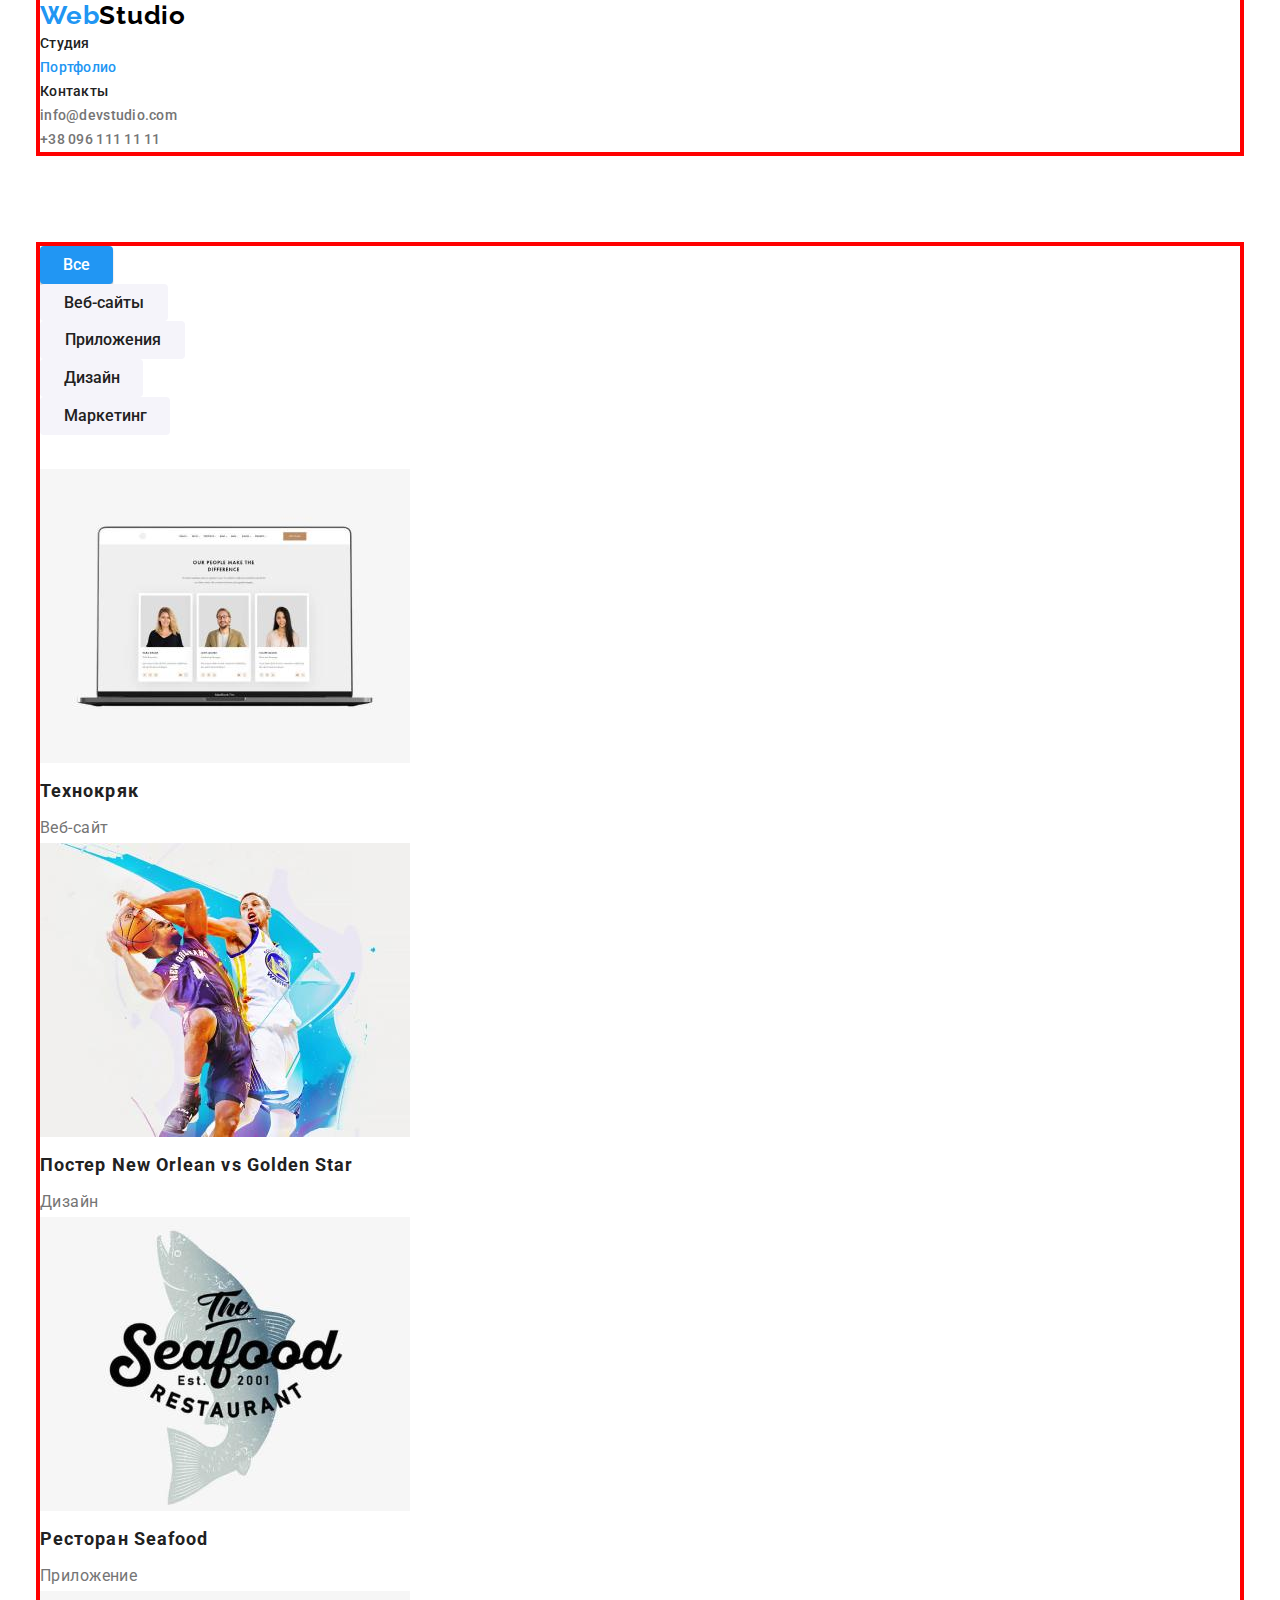
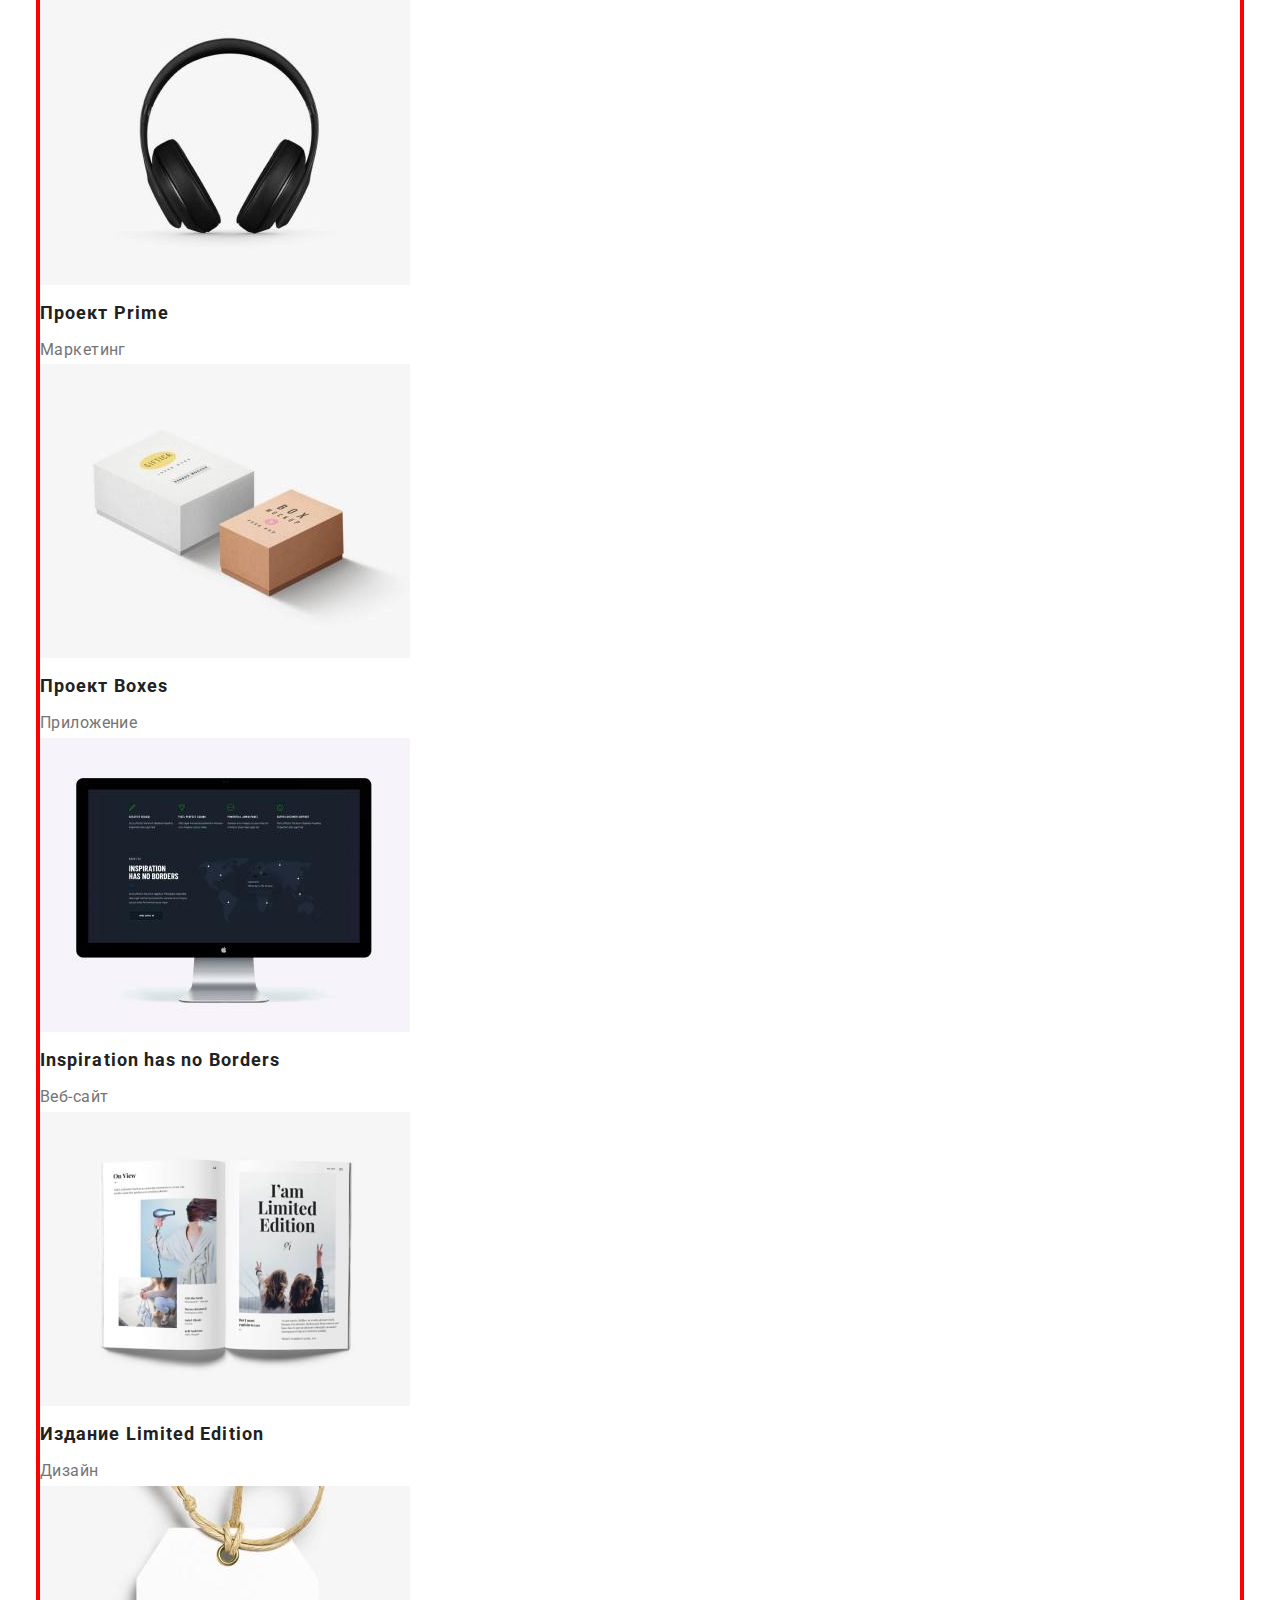
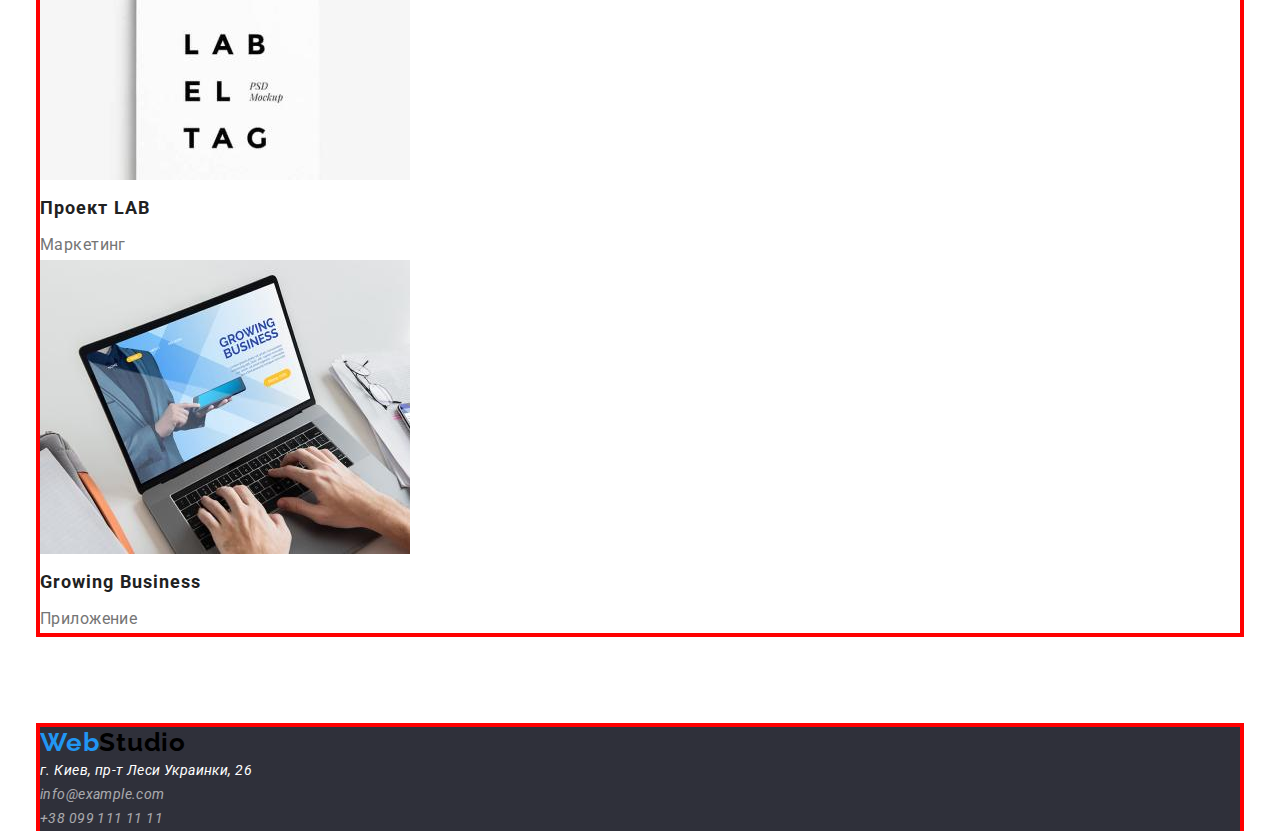
==== portfolio.html @ 754fd9d6 "маржини портфоліо" ====
<!DOCTYPE html>
<html lang="ru">

<head>
    <meta charset="UTF-8">
    <meta http-equiv="X-UA-Compatible" content="IE=edge">
    <meta name="viewport" content="width=device-width, initial-scale=1.0">
    <title>Портфолио</title>
    <link rel="preconnect" href="https://fonts.googleapis.com">
    <link rel="preconnect" href="https://fonts.gstatic.com" crossorigin>
    <link
        href="https://fonts.googleapis.com/css2?family=Raleway:wght@700&family=Roboto:wght@400;500;700;900&display=swap"
        rel="stylesheet">
        <link rel="stylesheet" href="https://cdnjs.cloudflare.com/ajax/libs/modern-normalize/1.1.0/modern-normalize.min.css">
    <link rel="stylesheet" href="./css/styles.css">
</head>

<body>
    <!--Шапка сайта-->
    <div class="container">
    <header class="page-header portfolio">

        <a href="" class="logo">Web<span class="logo-studio">Studio</span></a>
        <nav>
            <ul class="site-nav list">
                <li><a href="./index.html" class="link">Студия</a></li>
                <li><a href="./portfolio.html" class="link current">Портфолио</a></li>
                <li><a href="" class="link">Контакты</a></li>
            </ul>
        </nav>
        <ul class="auth-nav list">
            <li><a href="mailto:info@devstudio.com" class="link">info@devstudio.com</a></li>
            <li><a href="tel:+380961111111" class="link">+38 096 111 11 11</a></li>
        </ul>
    </header>
    </div>
    <main>
        <!-- картинки робіт -->
         <div class="container">
        <section class="portfolio">
            <h1 hidden>портфель работ</h1>
            <ul class="button list">
                <li><button type="button" class="button-secondary current">Все</button></li>
                <li><button type="button" class="button-secondary web">Веб-сайты</button></li>
                <li><button type="button" class="button-secondary application">Приложения</button></li>
                <li><button type="button" class="button-secondary desing">Дизайн</button></li>
                <li><button type="button" class="button-secondary marketing">Маркетинг</button></li>
            </ul>
            <ul class="images-items list">
                <li><img src="./images/techno.jpg" alt="технокряк" width="370" height="294">
                    <h2 class="images-items-title">Технокряк</h2>
                    <p class="images-items-text">Веб-сайт</p>
                </li>
                <li><img src="./images/poster.jpg" alt="постер баскетбол" width="370" height="294">
                    <h2 class="images-items-title">Постер New Orlean vs Golden Star</h2>
                    <p class="images-items-text">Дизайн</p>
                </li>
                <li><img src="./images/restoran.jpg" alt="приложение ресторан" width="370" height="294">
                    <h2 class="images-items-title">Ресторан Seafood</h2>
                    <p class="images-items-text">Приложение</p>
                </li>
                <li><img src="./images/prime.jpg" alt="наушники" width="370" height="294">
                    <h2 class="images-items-title">Проект Prime</h2>
                    <p class="images-items-text">Маркетинг</p>
                </li>
                <li><img src="./images/box.jpg" alt="коробка" width="370" height="294">
                    <h2 class="images-items-title">Проект Boxes</h2>
                    <p class="images-items-text">Приложение</p>
                </li>
                <li><img src="./images/insp.jpg" alt="вдохновение" width="370" height="294">
                    <h2 class="images-items-title">Inspiration has no Borders</h2>
                    <p class="images-items-text">Веб-сайт</p>
                </li>
                <li><img src="./images/book.jpg" alt="издание" width="370" height="294">
                    <h2 class="images-items-title">Издание Limited Edition</h2>
                    <p class="images-items-text">Дизайн</p>
                </li>
                <li><img src="./images/lab.jpg" alt="проект" width="370" height="294">
                    <h2 class="images-items-title">Проект LAB</h2>
                    <p class="images-items-text">Маркетинг</p>
                </li>
                <li><img src="./images/busines.jpg" alt="развитие бизнеса" width="370" height="294">
                    <h2 class="images-items-title">Growing Business</h2>
                    <p class="images-items-text">Приложение</p>
                </li>
            </ul>
        </section>
        </div>
    </main>
    <!--Підвал-->
    <div class="container">
    <footer class="footer">
        <a href="" class="logo">Web<span class="logo-studio">Studio</span></a>
        <address>
            <ul class="list">
                <li><a href="" class="footer-address">г. Киев, пр-т Леси Украинки, 26</a> </li>
                <li><a href="mailto:info@example.com" class="footer-contacts">info@example.com</a></li>
                <li><a href="tel:+380991111111" class="footer-contacts">+38 099 111 11 11</a></li>
            </ul>
        </address>
    </footer>
    </div>
</body>

</html>



















</body>

</html>
---- css/styles.css ----
:root {
  --basic-text-color: #757575;
  --text-color: #212121;
  --accent-color: #2196f3;
  --basic-bg-color: #ffffff;
  --secondary-bg-color: #f5f4fa;
  --bg-color: #2f303a;
  --text-white-color: #ffffff;
}

body {
  background-color: var(--basic-bg-color);
  color: var(--basic-text-color);
  font-family: roboto, sans-serif;
  font-weight: 400;
  font-size: 14px;
  line-height: 1.71;
  letter-spacing: 0.03em;
}

.container {
  margin-left: auto;
  margin-right: auto;
  width: 1200px;
  outline: 4px solid red;
}

/* обнуляція списку */
.list {
  list-style: none;
  padding: 0;
  margin: 0;
}

/* ссилки */
.link {
  color: var(--text-color);
  text-decoration: none;
  font-weight: 500;
  line-height: 1.14;
  letter-spacing: 0.02em;
}

/* заголовки*/

.section-title {
  color: var(--text-color);
  font-weight: 700;
  font-size: 36px;
  line-height: 1.17;
  margin-bottom: 50px;
  margin-top: 0;
}

/* логотип */
.logo {
  color: var(--accent-color);
  text-decoration: none;
  font-family: Raleway, sans-serif;
  font-weight: 700;
  font-size: 26px;
  line-height: 1.19;
  letter-spacing: 0.03em;
}

.logo-studio {
  color: #000000;
}

.logo-white {
  color: var(--text-white-color);
}

/* навигація */
.site-nav .link:hover,
.site-nav .link:focus {
  color: var(--accent-color);
}
.site-nav .link.current {
  color: var(--accent-color);
}

.auth-nav .link {
  color: var(--basic-text-color);
}

.auth-nav .link:hover,
.auth-nav .link:focus {
  color: var(--accent-color);
}

/* герой */
.hero {
  background-color: var(--bg-color);
  padding: 280px 252px;
  text-align: center;
  margin-bottom: 94px;
}

.hero-title {
  color: var(--text-white-color);
  font-weight: 900;
  font-size: 44px;
  line-height: 1.36;
  letter-spacing: 0.06em;
  min-width: 696px;
  padding: 0;
  margin-bottom: 40px;
  margin-top: 0;
}

.button-primary {
  background-color: var(--accent-color);
  color: var(--text-white-color);
  font-family: inherit;
  font-weight: 700;
  font-size: 16px;
  line-height: 1.87;
  display: inline-block;
  align-items: center;
  padding: 10px 32px;
  min-width: 200px;
  border-radius: 4px;
  margin-bottom: 200px;
  text-transform: uppercase;
  letter-spacing: 0.06em;
  cursor: pointer;
  border: 1px solid #000000;
  filter: drop-shadow(0px 4px 4px rgba(0, 0, 0, 0.25));
}

.button-primary:hover,
.button-primary:focus {
  background-color: var(--accent-color);
  color: var(--text-white-color);
}

/* функції */
.feature {
  margin-bottom: 94px;
}
.feature-items .title {
  color: var(--text-color);
  font-weight: 700;
  font-size: inherit;
  line-height: 1.14;
  text-transform: uppercase;
  margin-bottom: 10px;
  margin-top: 0;
}
.feature-items .paragraf {
  margin: 0;
}

/* чим ми займаємося */
.section {
  margin-bottom: 188px;
}

/* команда */
.team-items .title {
  color: var(--text-color);
  font-weight: 500;
  font-size: 16px;
  line-height: 1.18;
  text-align: center;
  margin-bottom: 10px;
  margin-top: 0;
}
.team-items .text {
  color: var(--text-color);
  font-size: 16px;
  line-height: 1.18;
  text-align: center;
  margin: 0;
}

/* футер */
.footer {
  background-color: var(--bg-color);
  line-height: 1.71;
}

.footer-address {
  color: var(--text-white-color);
  text-decoration: none;
}

.footer-contacts {
  color: rgba(255, 255, 255, 0.6);
  text-decoration: none;
}
.footer-address:hover,
.footer-address:focus {
  color: var(--accent-color);
}

.footer-contacts:hover,
.footer-contacts:focus {
  color: var(--accent-color);
}

/* портфоліо кнопки*/
.button {
  margin-bottom: 34px;
  margin-top: 0;
}

.button-secondary {
  background-color: var(--secondary-bg-color);
  color: var(--text-color);
  font-family: inherit;
  font-weight: 500;
  font-size: 16px;
  display: inline-block;
  padding: 6px 22px;
  text-align: center;
  border: transparent;
  border-radius: 4px;
  line-height: 1.62;
  cursor: pointer;
}

.button-secondary:hover,
.button-secondary:focus {
  background-color: var(--accent-color);
  color: var(--text-white-color);
}

.button-secondary.current {
  background-color: var(--accent-color);
  color: var(--text-white-color);
  min-width: 73px;
  box-shadow: 0px 3px 1px rgba(0, 0, 0, 0.1), 0px 1px 2px rgba(0, 0, 0, 0.08),
    0px 2px 2px rgba(0, 0, 0, 0.12);
}
.button-secondary.web {
  min-width: 128px;
}
.button-secondary.application {
  min-width: 145px;
}

.button-secondary.desing {
  min-width: 103px;
}
.button-secondary.marketing {
  min-width: 130px;
}

/* картинки портфоліо */
.portfolio {
  margin-bottom: 94px;
  margin-top: 0;
}

.images-items {
  color: var(--basic-text-color);
  font-size: 16px;
  line-height: 1.87;
}

.images-items-title {
  color: var(--text-color);
  font-family: inherit;
  font-weight: 700;
  font-size: 18px;
  line-height: 2;
  letter-spacing: 0.06em;
  margin-bottom: 4px;
  margin-top: 0;
}
.images-items-text {
  margin: 0;
}
/* верхня лінія */
.page-header .portfolio {
  margin-bottom: 94px;
  margin-top: 0;
}
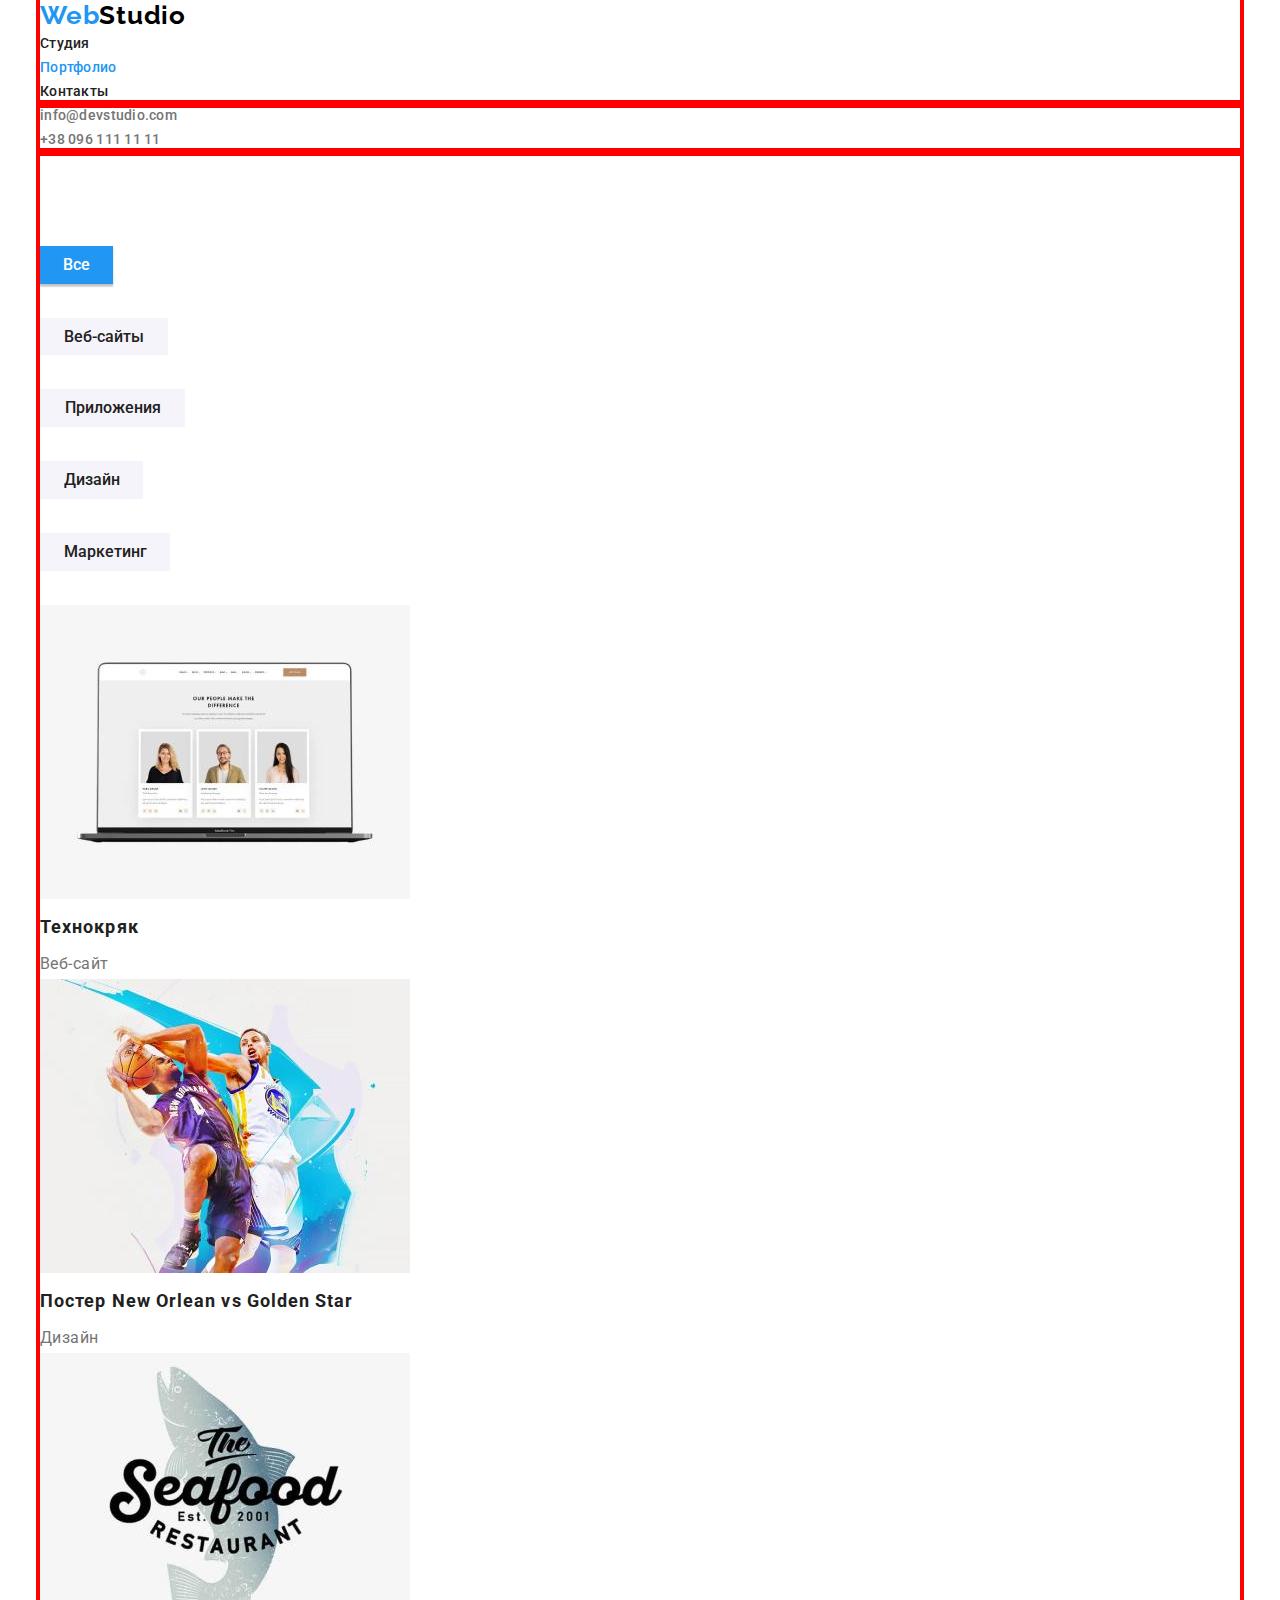
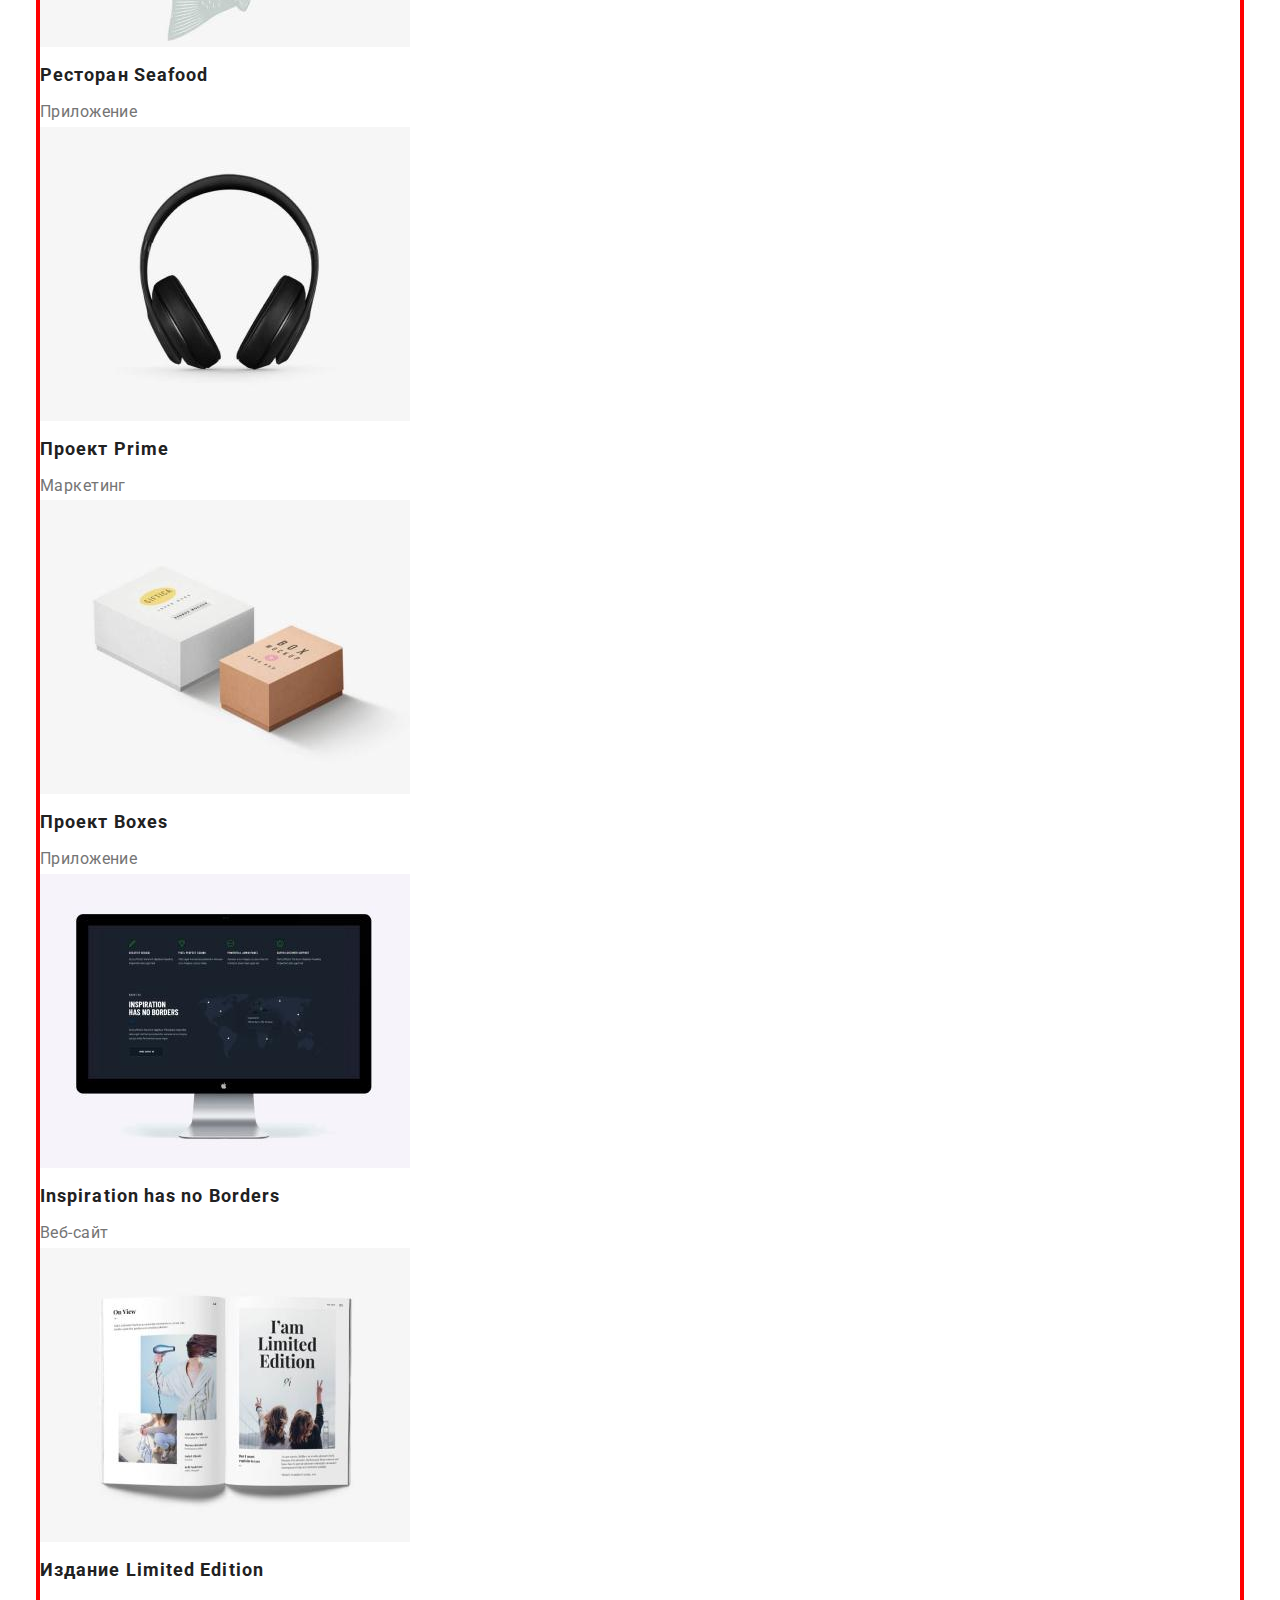
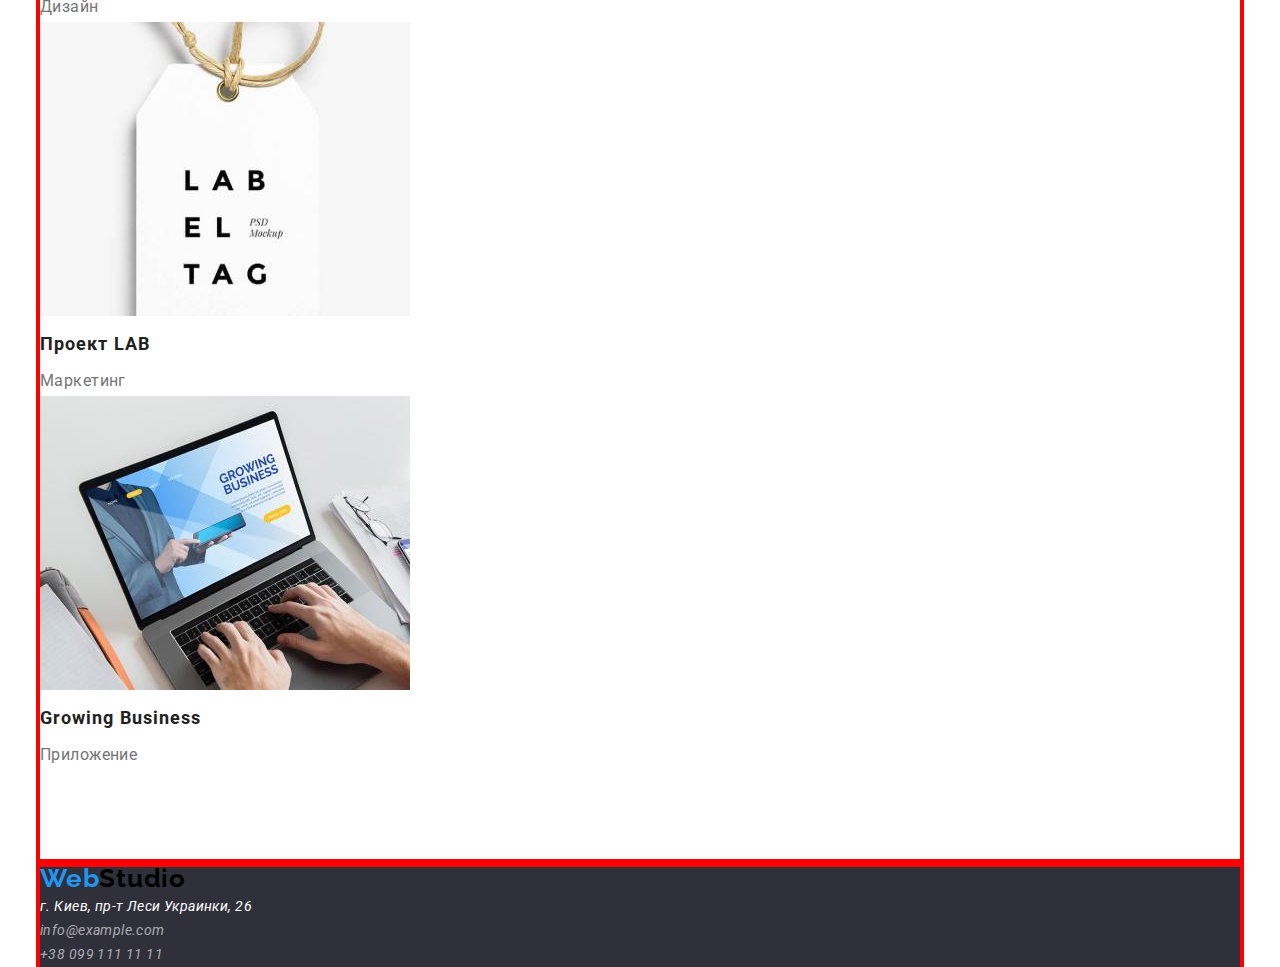
==== commit fcb32c43: "кнопки" ====
--- a/portfolio.html
+++ b/portfolio.html
@@ -18,7 +18,8 @@
 <body>
     <!--Шапка сайта-->
     <div class="container">
-    <header class="page-header portfolio">
+
+    <header class="page-header">
 
         <a href="" class="logo">Web<span class="logo-studio">Studio</span></a>
         <nav>
@@ -28,6 +29,8 @@
                 <li><a href="" class="link">Контакты</a></li>
             </ul>
         </nav>
+</div>
+        <div class="container">
         <ul class="auth-nav list">
             <li><a href="mailto:info@devstudio.com" class="link">info@devstudio.com</a></li>
             <li><a href="tel:+380961111111" class="link">+38 096 111 11 11</a></li>
@@ -36,59 +39,59 @@
     </div>
     <main>
         <!-- картинки робіт -->
-         <div class="container">
-        <section class="portfolio">
+    <div class="container">
+        <section class="section">
             <h1 hidden>портфель работ</h1>
             <ul class="button list">
-                <li><button type="button" class="button-secondary current">Все</button></li>
-                <li><button type="button" class="button-secondary web">Веб-сайты</button></li>
-                <li><button type="button" class="button-secondary application">Приложения</button></li>
-                <li><button type="button" class="button-secondary desing">Дизайн</button></li>
-                <li><button type="button" class="button-secondary marketing">Маркетинг</button></li>
+                <li><button type="button" class="secondary current">Все</button></li>
+                <li><button type="button" class="secondary web">Веб-сайты</button></li>
+                <li><button type="button" class="secondary application">Приложения</button></li>
+                <li><button type="button" class="secondary desing">Дизайн</button></li>
+                <li><button type="button" class="secondary marketing">Маркетинг</button></li>
             </ul>
             <ul class="images-items list">
                 <li><img src="./images/techno.jpg" alt="технокряк" width="370" height="294">
                     <h2 class="images-items-title">Технокряк</h2>
-                    <p class="images-items-text">Веб-сайт</p>
+                    <p>Веб-сайт</p>
                 </li>
                 <li><img src="./images/poster.jpg" alt="постер баскетбол" width="370" height="294">
                     <h2 class="images-items-title">Постер New Orlean vs Golden Star</h2>
-                    <p class="images-items-text">Дизайн</p>
+                    <p>Дизайн</p>
                 </li>
                 <li><img src="./images/restoran.jpg" alt="приложение ресторан" width="370" height="294">
                     <h2 class="images-items-title">Ресторан Seafood</h2>
-                    <p class="images-items-text">Приложение</p>
+                    <p>Приложение</p>
                 </li>
                 <li><img src="./images/prime.jpg" alt="наушники" width="370" height="294">
                     <h2 class="images-items-title">Проект Prime</h2>
-                    <p class="images-items-text">Маркетинг</p>
+                    <p>Маркетинг</p>
                 </li>
                 <li><img src="./images/box.jpg" alt="коробка" width="370" height="294">
                     <h2 class="images-items-title">Проект Boxes</h2>
-                    <p class="images-items-text">Приложение</p>
+                    <p>Приложение</p>
                 </li>
                 <li><img src="./images/insp.jpg" alt="вдохновение" width="370" height="294">
                     <h2 class="images-items-title">Inspiration has no Borders</h2>
-                    <p class="images-items-text">Веб-сайт</p>
+                    <p>Веб-сайт</p>
                 </li>
                 <li><img src="./images/book.jpg" alt="издание" width="370" height="294">
                     <h2 class="images-items-title">Издание Limited Edition</h2>
-                    <p class="images-items-text">Дизайн</p>
+                    <p>Дизайн</p>
                 </li>
                 <li><img src="./images/lab.jpg" alt="проект" width="370" height="294">
                     <h2 class="images-items-title">Проект LAB</h2>
-                    <p class="images-items-text">Маркетинг</p>
+                    <p>Маркетинг</p>
                 </li>
                 <li><img src="./images/busines.jpg" alt="развитие бизнеса" width="370" height="294">
                     <h2 class="images-items-title">Growing Business</h2>
-                    <p class="images-items-text">Приложение</p>
+                    <p>Приложение</p>
                 </li>
             </ul>
         </section>
         </div>
     </main>
     <!--Підвал-->
-    <div class="container">
+<div class="container">
     <footer class="footer">
         <a href="" class="logo">Web<span class="logo-studio">Studio</span></a>
         <address>
@@ -100,6 +103,7 @@
         </address>
     </footer>
     </div>
+    
 </body>
 
 </html>
--- a/css/styles.css
+++ b/css/styles.css
@@ -19,10 +19,23 @@
 }
 
 .container {
+  width: 1200px;
   margin-left: auto;
   margin-right: auto;
-  width: 1200px;
   outline: 4px solid red;
+}
+
+.section {
+  padding-top: 94px;
+  padding-bottom: 94px;
+}
+
+/* знімаємо маржини з заголовків і абзаців */
+h1,
+h2,
+h3,
+p {
+  margin: 0;
 }
 
 /* обнуляція списку */
@@ -48,8 +61,7 @@
   font-weight: 700;
   font-size: 36px;
   line-height: 1.17;
-  margin-bottom: 50px;
-  margin-top: 0;
+  padding-bottom: 50px;
 }
 
 /* логотип */
@@ -92,9 +104,7 @@
 /* герой */
 .hero {
   background-color: var(--bg-color);
-  padding: 280px 252px;
-  text-align: center;
-  margin-bottom: 94px;
+  text-align: center;
 }
 
 .hero-title {
@@ -103,59 +113,30 @@
   font-size: 44px;
   line-height: 1.36;
   letter-spacing: 0.06em;
+  text-transform: uppercase;
+
+  display: inline-block;
   min-width: 696px;
-  padding: 0;
+  margin-top: 200px;
+  margin-left: 252px;
   margin-bottom: 40px;
-  margin-top: 0;
-}
-
-.button-primary {
-  background-color: var(--accent-color);
-  color: var(--text-white-color);
-  font-family: inherit;
-  font-weight: 700;
-  font-size: 16px;
-  line-height: 1.87;
-  display: inline-block;
-  align-items: center;
-  padding: 10px 32px;
-  min-width: 200px;
-  border-radius: 4px;
-  margin-bottom: 200px;
-  text-transform: uppercase;
-  letter-spacing: 0.06em;
-  cursor: pointer;
+  margin-right: 252px;
   border: 1px solid #000000;
-  filter: drop-shadow(0px 4px 4px rgba(0, 0, 0, 0.25));
-}
-
-.button-primary:hover,
-.button-primary:focus {
-  background-color: var(--accent-color);
-  color: var(--text-white-color);
 }
 
 /* функції */
-.feature {
-  margin-bottom: 94px;
-}
+
 .feature-items .title {
   color: var(--text-color);
   font-weight: 700;
   font-size: inherit;
   line-height: 1.14;
   text-transform: uppercase;
-  margin-bottom: 10px;
+  padding-bottom: 10px;
   margin-top: 0;
 }
-.feature-items .paragraf {
-  margin: 0;
-}
 
 /* чим ми займаємося */
-.section {
-  margin-bottom: 188px;
-}
 
 /* команда */
 .team-items .title {
@@ -164,15 +145,13 @@
   font-size: 16px;
   line-height: 1.18;
   text-align: center;
-  margin-bottom: 10px;
-  margin-top: 0;
+  padding-bottom: 10px;
 }
 .team-items .text {
   color: var(--text-color);
   font-size: 16px;
   line-height: 1.18;
   text-align: center;
-  margin: 0;
 }
 
 /* футер */
@@ -202,57 +181,75 @@
 
 /* портфоліо кнопки*/
 .button {
+  font-family: inherit;
+  font-size: 16px;
+  display: inline-block;
+  border-radius: 4px;
+  cursor: pointer;
+  margin-top: 0;
+}
+.primary {
+  background-color: var(--accent-color);
+  color: var(--text-white-color);
+  font-weight: 700;
+  line-height: 1.87;
+  align-items: center;
+
+  padding: 10px 32px;
+  min-width: 200px;
+  text-transform: uppercase;
+  letter-spacing: 0.06em;
+  margin-bottom: 230px;
+  border: 1px solid #000000;
+  filter: drop-shadow(0px 4px 4px rgba(0, 0, 0, 0.25));
+}
+
+.button .primary:hover,
+.button .primary:focus {
+  background-color: var(--accent-color);
+  color: var(--text-white-color);
+}
+
+.secondary {
+  background-color: var(--secondary-bg-color);
+  color: var(--text-color);
+  font-weight: 500;
+  line-height: 1.62;
+
+  padding: 6px 22px;
   margin-bottom: 34px;
-  margin-top: 0;
-}
-
-.button-secondary {
-  background-color: var(--secondary-bg-color);
-  color: var(--text-color);
-  font-family: inherit;
-  font-weight: 500;
-  font-size: 16px;
-  display: inline-block;
-  padding: 6px 22px;
   text-align: center;
   border: transparent;
-  border-radius: 4px;
-  line-height: 1.62;
-  cursor: pointer;
-}
-
-.button-secondary:hover,
-.button-secondary:focus {
-  background-color: var(--accent-color);
-  color: var(--text-white-color);
-}
-
-.button-secondary.current {
+}
+
+.button .secondary:hover,
+.button .secondary:focus {
+  background-color: var(--accent-color);
+  color: var(--text-white-color);
+}
+
+.button .secondary.current {
   background-color: var(--accent-color);
   color: var(--text-white-color);
   min-width: 73px;
   box-shadow: 0px 3px 1px rgba(0, 0, 0, 0.1), 0px 1px 2px rgba(0, 0, 0, 0.08),
     0px 2px 2px rgba(0, 0, 0, 0.12);
 }
-.button-secondary.web {
+.button .secondary.web {
   min-width: 128px;
 }
-.button-secondary.application {
+.button .secondary.application {
   min-width: 145px;
 }
 
-.button-secondary.desing {
+.button .secondary.desing {
   min-width: 103px;
 }
-.button-secondary.marketing {
+.button .secondary.marketing {
   min-width: 130px;
 }
 
 /* картинки портфоліо */
-.portfolio {
-  margin-bottom: 94px;
-  margin-top: 0;
-}
 
 .images-items {
   color: var(--basic-text-color);
@@ -268,13 +265,6 @@
   line-height: 2;
   letter-spacing: 0.06em;
   margin-bottom: 4px;
-  margin-top: 0;
-}
-.images-items-text {
-  margin: 0;
-}
+}
+
 /* верхня лінія */
-.page-header .portfolio {
-  margin-bottom: 94px;
-  margin-top: 0;
-}
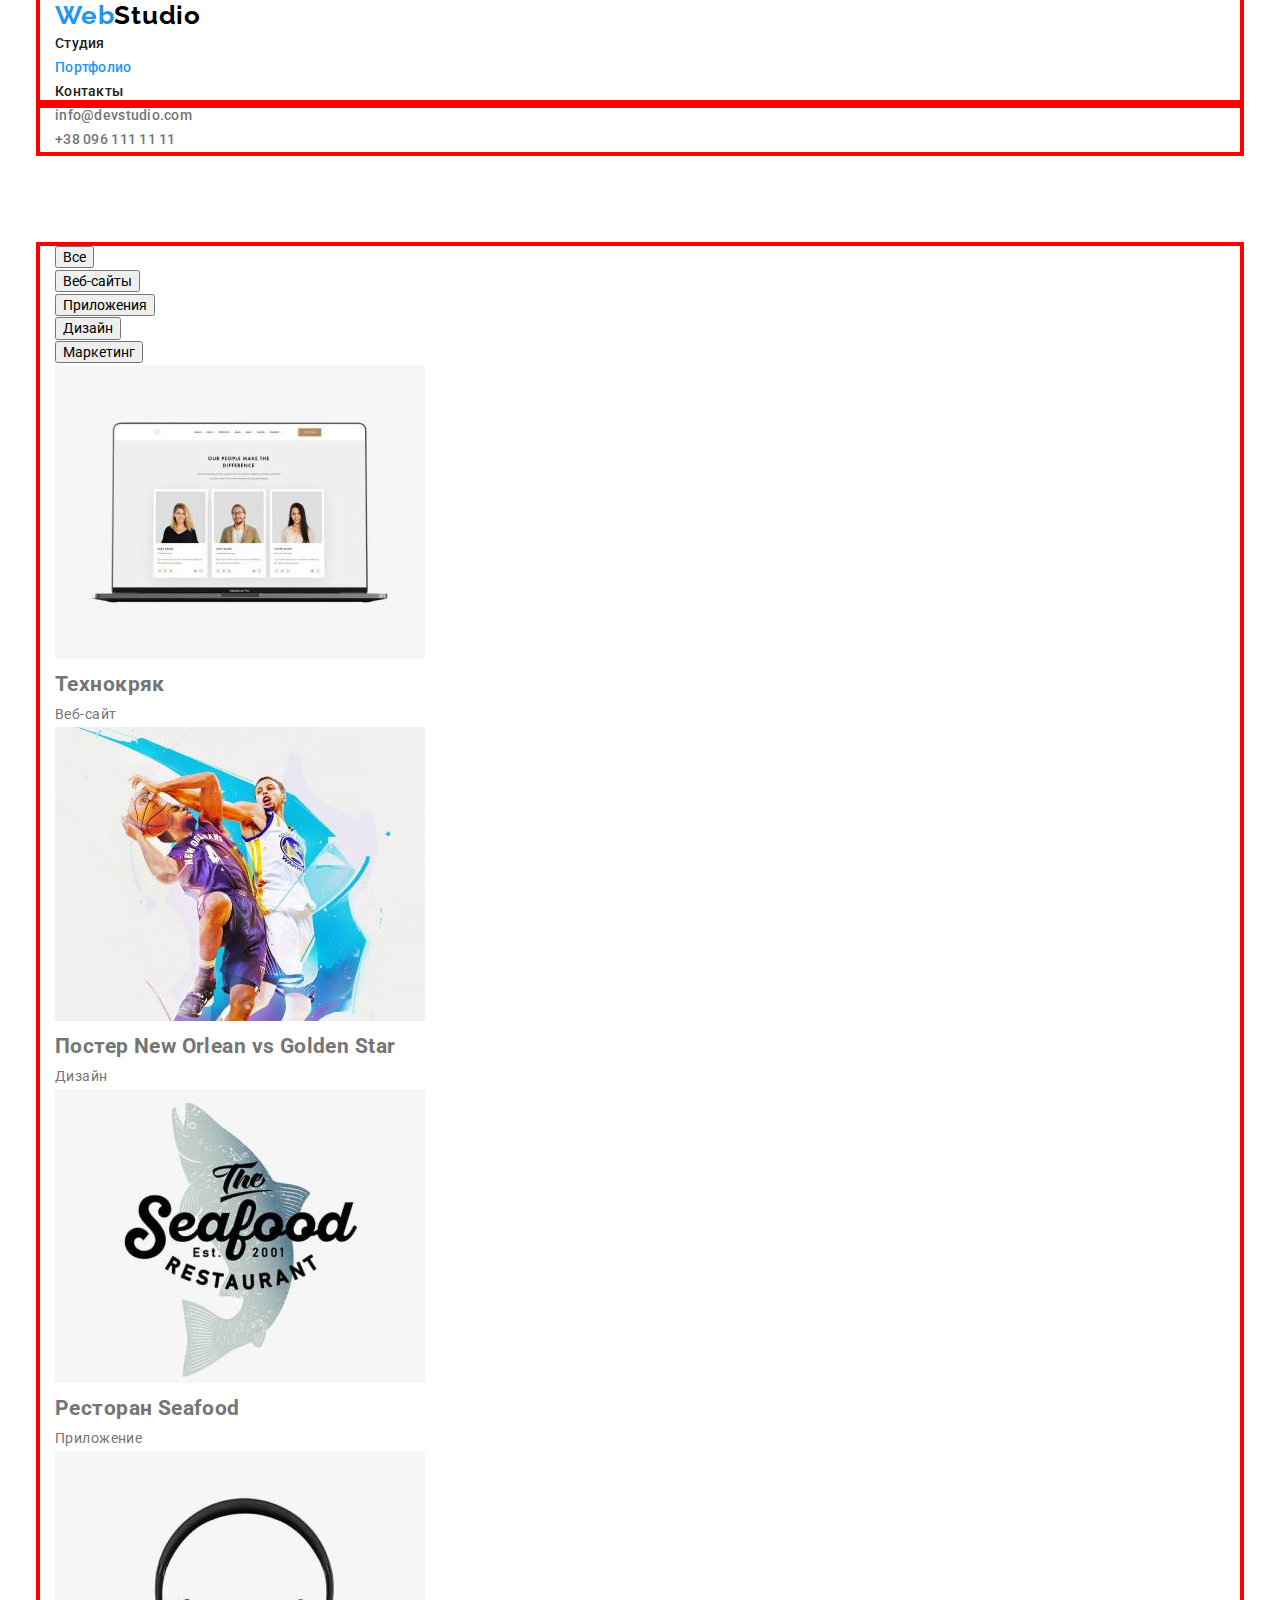
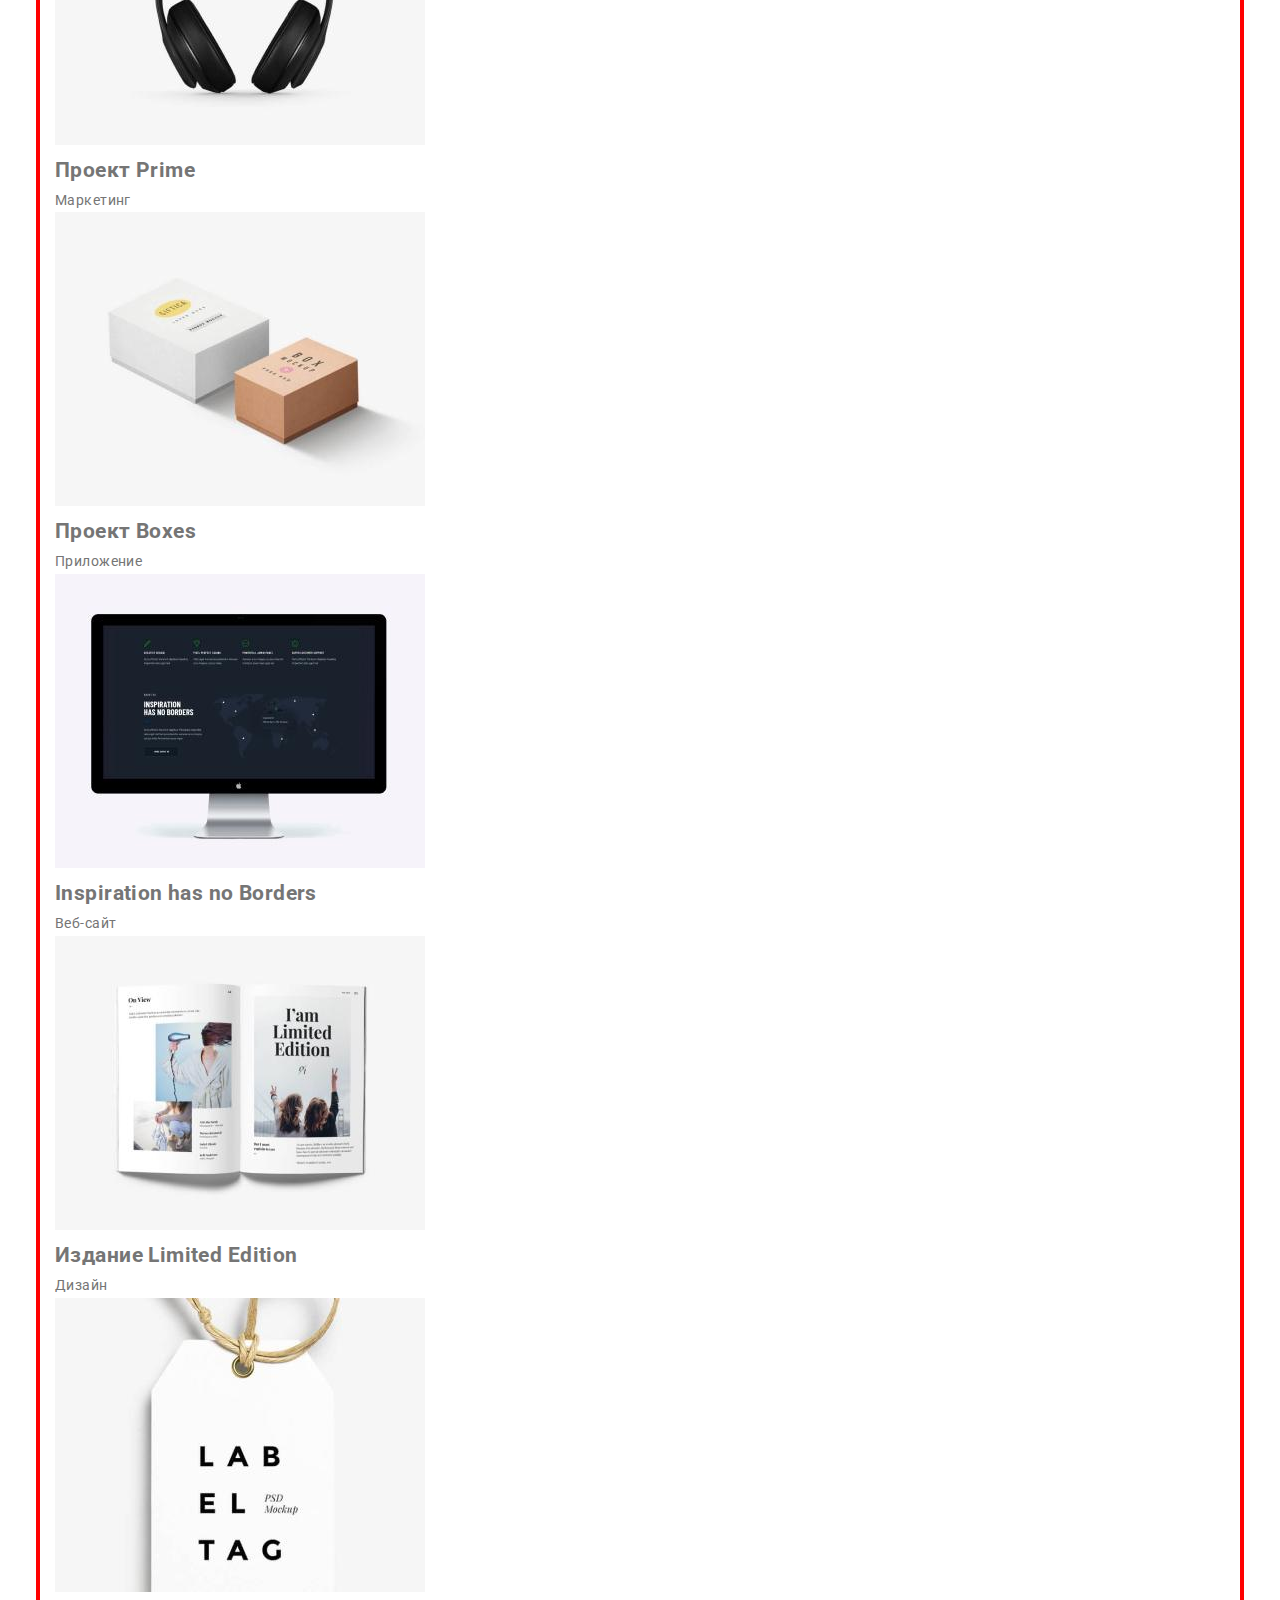
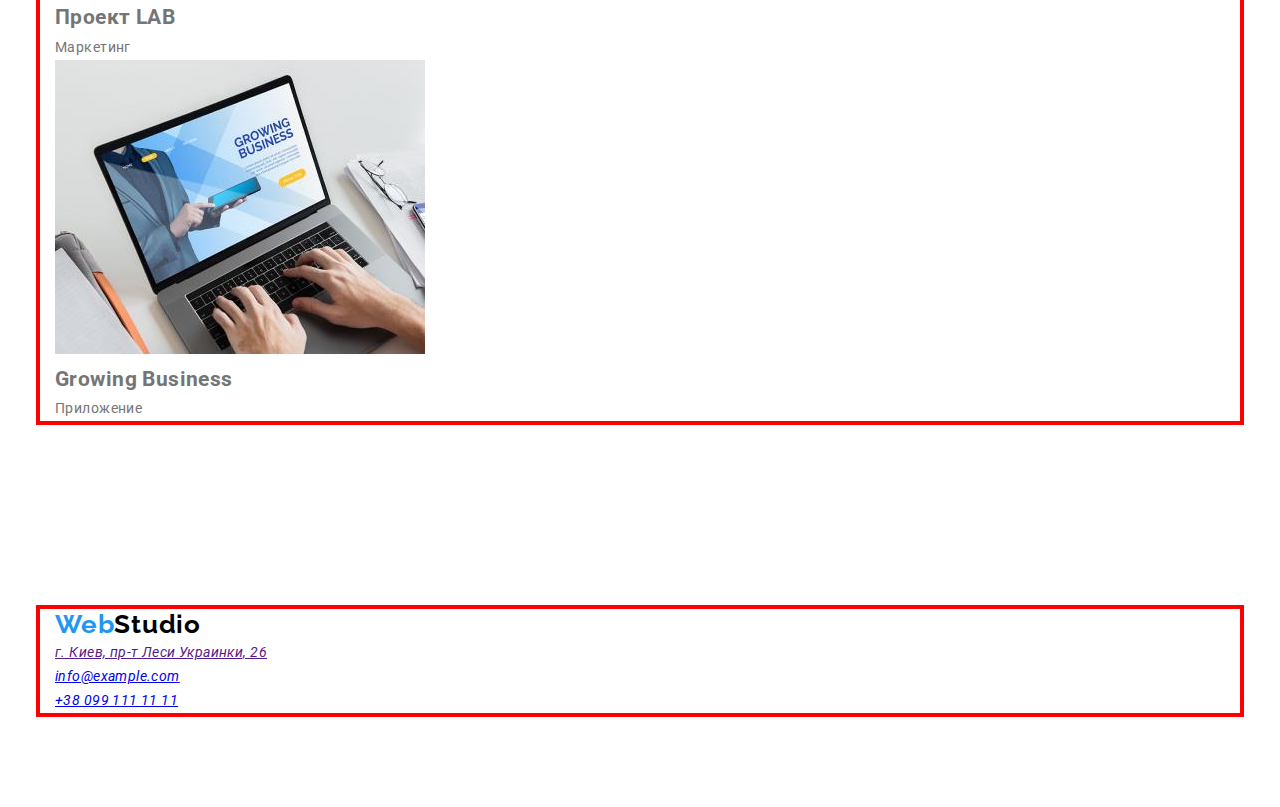
==== commit 0d3b711f: "контейнер" ====
--- a/portfolio.html
+++ b/portfolio.html
@@ -17,10 +17,8 @@
 
 <body>
     <!--Шапка сайта-->
-    <div class="container">
-
     <header class="page-header">
-
+     <div class="container">
         <a href="" class="logo">Web<span class="logo-studio">Studio</span></a>
         <nav>
             <ul class="site-nav list">
@@ -39,38 +37,38 @@
     </div>
     <main>
         <!-- картинки робіт -->
-    <div class="container">
         <section class="section">
+            <div class="container">
             <h1 hidden>портфель работ</h1>
             <ul class="button list">
-                <li><button type="button" class="secondary current">Все</button></li>
-                <li><button type="button" class="secondary web">Веб-сайты</button></li>
-                <li><button type="button" class="secondary application">Приложения</button></li>
-                <li><button type="button" class="secondary desing">Дизайн</button></li>
-                <li><button type="button" class="secondary marketing">Маркетинг</button></li>
+                <li><button type="button" class="button secondary current">Все</button></li>
+                <li><button type="button" class="button secondary web">Веб-сайты</button></li>
+                <li><button type="button" class="button secondary application">Приложения</button></li>
+                <li><button type="button" class="button secondary desing">Дизайн</button></li>
+                <li><button type="button" class="button secondary marketing">Маркетинг</button></li>
             </ul>
             <ul class="images-items list">
-                <li><img src="./images/techno.jpg" alt="технокряк" width="370" height="294">
+                <li><img class="card" src="./images/techno.jpg" alt="технокряк" width="370" height="294">
                     <h2 class="images-items-title">Технокряк</h2>
                     <p>Веб-сайт</p>
                 </li>
-                <li><img src="./images/poster.jpg" alt="постер баскетбол" width="370" height="294">
+                <li><img class="card" src="./images/poster.jpg" alt="постер баскетбол" width="370" height="294">
                     <h2 class="images-items-title">Постер New Orlean vs Golden Star</h2>
                     <p>Дизайн</p>
                 </li>
-                <li><img src="./images/restoran.jpg" alt="приложение ресторан" width="370" height="294">
+                <li><img class="card" src="./images/restoran.jpg" alt="приложение ресторан" width="370" height="294">
                     <h2 class="images-items-title">Ресторан Seafood</h2>
                     <p>Приложение</p>
                 </li>
-                <li><img src="./images/prime.jpg" alt="наушники" width="370" height="294">
+                <li><img class="card" src="./images/prime.jpg" alt="наушники" width="370" height="294">
                     <h2 class="images-items-title">Проект Prime</h2>
                     <p>Маркетинг</p>
                 </li>
-                <li><img src="./images/box.jpg" alt="коробка" width="370" height="294">
+                <li><img class="card" src="./images/box.jpg" alt="коробка" width="370" height="294">
                     <h2 class="images-items-title">Проект Boxes</h2>
                     <p>Приложение</p>
                 </li>
-                <li><img src="./images/insp.jpg" alt="вдохновение" width="370" height="294">
+                <li><img class="card" src="./images/insp.jpg" alt="вдохновение" width="370" height="294">
                     <h2 class="images-items-title">Inspiration has no Borders</h2>
                     <p>Веб-сайт</p>
                 </li>
@@ -78,21 +76,23 @@
                     <h2 class="images-items-title">Издание Limited Edition</h2>
                     <p>Дизайн</p>
                 </li>
-                <li><img src="./images/lab.jpg" alt="проект" width="370" height="294">
+                <li><img class="card" src="./images/lab.jpg" alt="проект" width="370" height="294">
                     <h2 class="images-items-title">Проект LAB</h2>
                     <p>Маркетинг</p>
                 </li>
-                <li><img src="./images/busines.jpg" alt="развитие бизнеса" width="370" height="294">
+                <li><img class="card" src="./images/busines.jpg" alt="развитие бизнеса" width="370" height="294">
                     <h2 class="images-items-title">Growing Business</h2>
                     <p>Приложение</p>
                 </li>
             </ul>
+            </div>
         </section>
-        </div>
+       
     </main>
+
     <!--Підвал-->
-<div class="container">
-    <footer class="footer">
+    <footer class="footer section">
+        <div class="container">
         <a href="" class="logo">Web<span class="logo-studio">Studio</span></a>
         <address>
             <ul class="list">
@@ -101,8 +101,9 @@
                 <li><a href="tel:+380991111111" class="footer-contacts">+38 099 111 11 11</a></li>
             </ul>
         </address>
+        </div>
     </footer>
-    </div>
+    
     
 </body>
 
--- a/css/styles.css
+++ b/css/styles.css
@@ -20,8 +20,9 @@
 
 .container {
   width: 1200px;
-  margin-left: auto;
-  margin-right: auto;
+  padding-left: 15px;
+  padding-right: 15px;
+  margin: 0 auto;
   outline: 4px solid red;
 }
 
@@ -30,11 +31,15 @@
   padding-bottom: 94px;
 }
 
+.img {
+  display: block;
+}
 /* знімаємо маржини з заголовків і абзаців */
 h1,
 h2,
 h3,
 p {
+  padding: 0;
   margin: 0;
 }
 
@@ -61,7 +66,7 @@
   font-weight: 700;
   font-size: 36px;
   line-height: 1.17;
-  padding-bottom: 50px;
+  margin-bottom: 50px;
 }
 
 /* логотип */
@@ -115,16 +120,20 @@
   letter-spacing: 0.06em;
   text-transform: uppercase;
 
-  display: inline-block;
+  display: flex;
   min-width: 696px;
-  margin-top: 200px;
-  margin-left: 252px;
+  padding-top: 200px;
+  padding-left: 252px;
+  padding-right: 252px;
   margin-bottom: 40px;
-  margin-right: 252px;
   border: 1px solid #000000;
 }
 
 /* функції */
+
+.feature {
+  
+}
 
 .feature-items .title {
   color: var(--text-color);
@@ -132,11 +141,12 @@
   font-size: inherit;
   line-height: 1.14;
   text-transform: uppercase;
-  padding-bottom: 10px;
-  margin-top: 0;
-}
 
 /* чим ми займаємося */
+
+.work {
+  padding-top: 0;
+}
 
 /* команда */
 .team-items .title {
@@ -144,20 +154,21 @@
   font-weight: 500;
   font-size: 16px;
   line-height: 1.18;
-  text-align: center;
-  padding-bottom: 10px;
 }
 .team-items .text {
   color: var(--text-color);
   font-size: 16px;
   line-height: 1.18;
   text-align: center;
+}
+.team-items .img {
 }
 
 /* футер */
 .footer {
   background-color: var(--bg-color);
   line-height: 1.71;
+  padding-top: 0;
 }
 
 .footer-address {
@@ -217,7 +228,6 @@
   line-height: 1.62;
 
   padding: 6px 22px;
-  margin-bottom: 34px;
   text-align: center;
   border: transparent;
 }
@@ -235,21 +245,24 @@
   box-shadow: 0px 3px 1px rgba(0, 0, 0, 0.1), 0px 1px 2px rgba(0, 0, 0, 0.08),
     0px 2px 2px rgba(0, 0, 0, 0.12);
 }
-.button .secondary.web {
+.button .secondary .web {
   min-width: 128px;
 }
-.button .secondary.application {
+.button .secondary .application {
   min-width: 145px;
 }
 
-.button .secondary.desing {
+.button .secondary .desing {
   min-width: 103px;
 }
-.button .secondary.marketing {
+.button .secondary .marketing {
   min-width: 130px;
 }
-
+.button .secondary :nth-last-child() {
+  margin-bottom: 34px;
+}
 /* картинки портфоліо */
+.portfolio {}
 
 .images-items {
   color: var(--basic-text-color);
@@ -264,7 +277,7 @@
   font-size: 18px;
   line-height: 2;
   letter-spacing: 0.06em;
-  margin-bottom: 4px;
-}
-
+ 
+}
+.card {}
 /* верхня лінія */
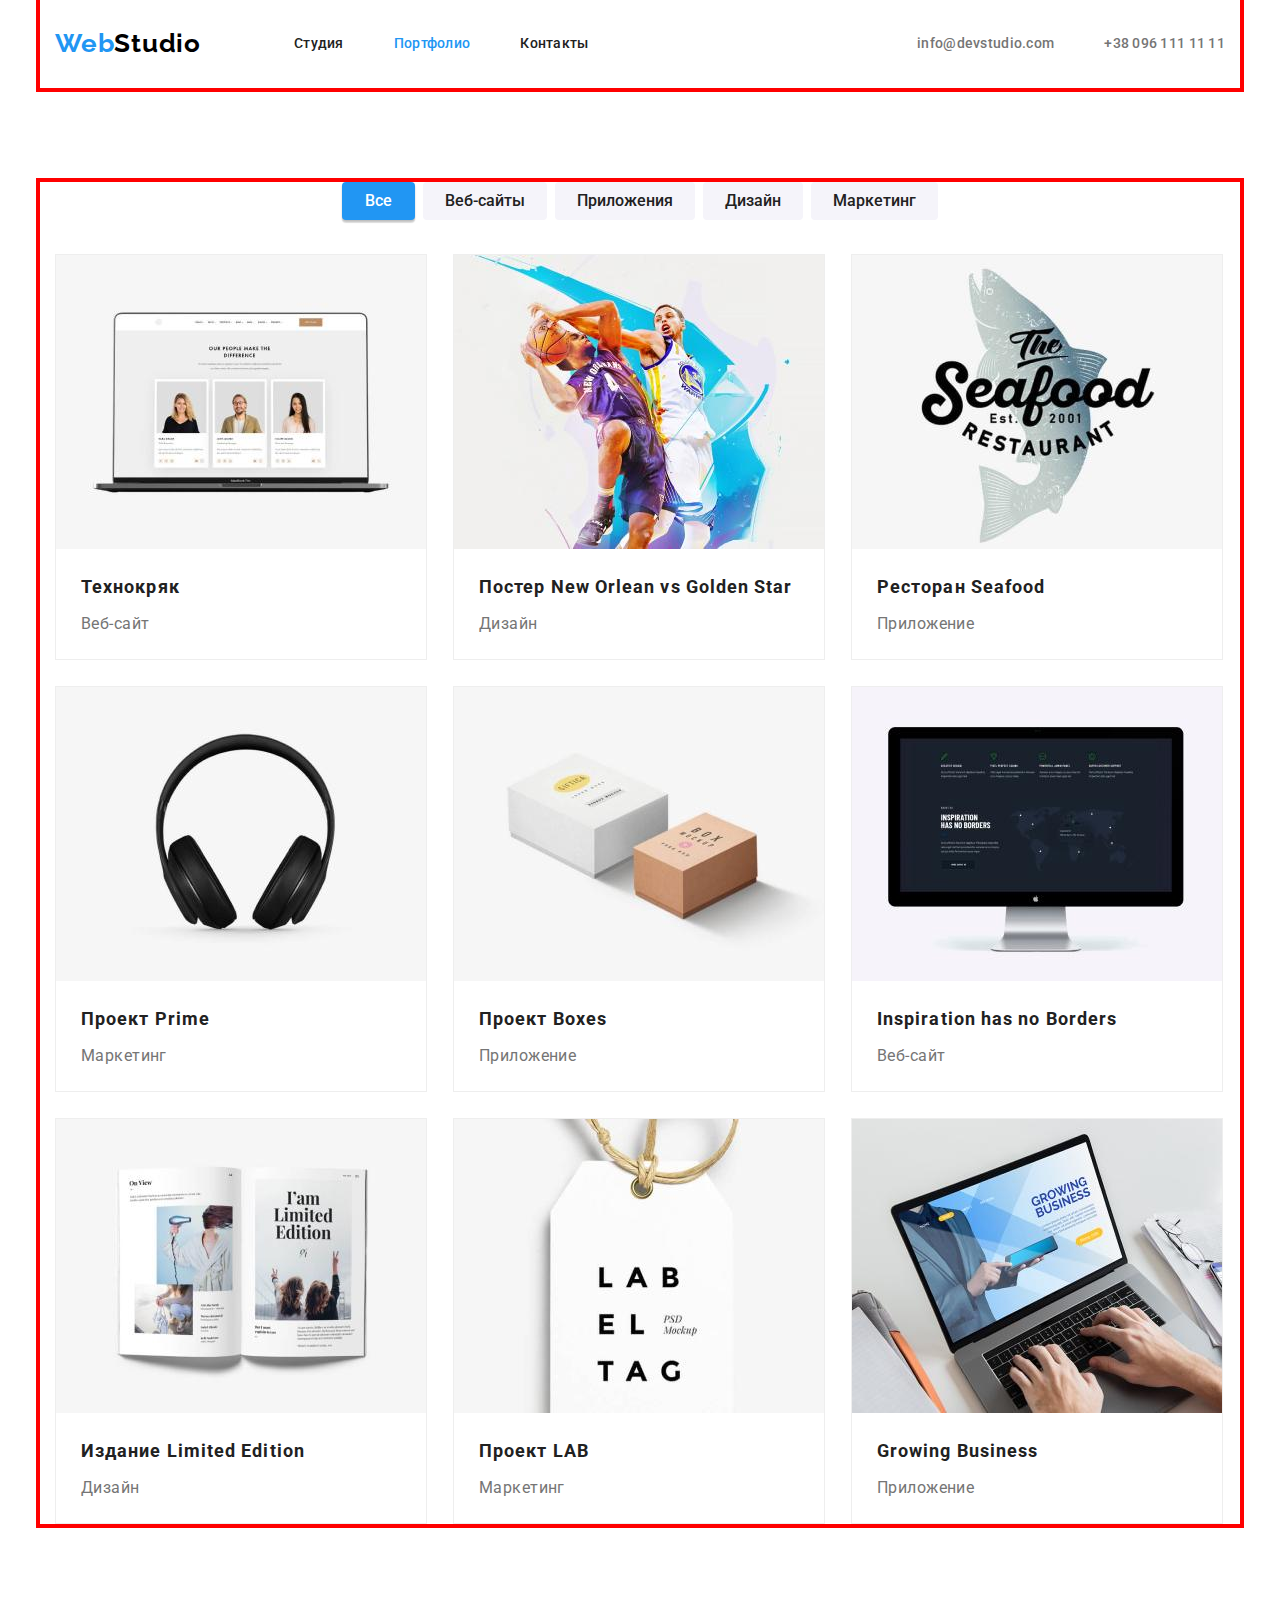
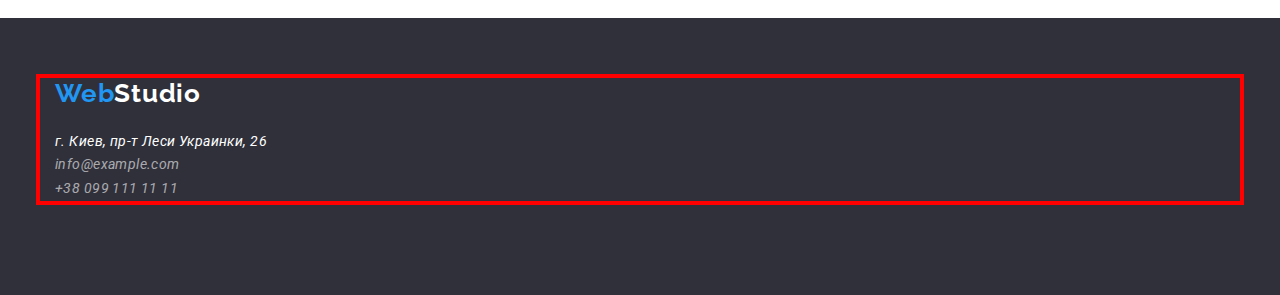
==== commit 85492581: "флекс контейнери для карток" ====
--- a/portfolio.html
+++ b/portfolio.html
@@ -18,71 +18,89 @@
 <body>
     <!--Шапка сайта-->
     <header class="page-header">
-     <div class="container">
+    <div class="container header-container">
         <a href="" class="logo">Web<span class="logo-studio">Studio</span></a>
         <nav>
             <ul class="site-nav list">
-                <li><a href="./index.html" class="link">Студия</a></li>
-                <li><a href="./portfolio.html" class="link current">Портфолио</a></li>
-                <li><a href="" class="link">Контакты</a></li>
+                <li class="header-item"><a href="./index.html" class="link">Студия</a></li>
+                <li class="header-item"><a href="./portfolio.html" class="link current">Портфолио</a></li>
+                <li class="header-item"><a href="" class="link">Контакты</a></li>
             </ul>
         </nav>
-</div>
-        <div class="container">
         <ul class="auth-nav list">
-            <li><a href="mailto:info@devstudio.com" class="link">info@devstudio.com</a></li>
-            <li><a href="tel:+380961111111" class="link">+38 096 111 11 11</a></li>
+            <li class="header-item"><a href="mailto:info@devstudio.com" class="link">info@devstudio.com</a></li>
+            <li class="header-item"><a href="tel:+380961111111" class="link">+38 096 111 11 11</a></li>
         </ul>
+    </div>
     </header>
-    </div>
     <main>
         <!-- картинки робіт -->
         <section class="section">
             <div class="container">
             <h1 hidden>портфель работ</h1>
             <ul class="button list">
-                <li><button type="button" class="button secondary current">Все</button></li>
-                <li><button type="button" class="button secondary web">Веб-сайты</button></li>
-                <li><button type="button" class="button secondary application">Приложения</button></li>
-                <li><button type="button" class="button secondary desing">Дизайн</button></li>
-                <li><button type="button" class="button secondary marketing">Маркетинг</button></li>
+                <li class="filter-item"><button type="button" class="button secondary current">Все</button></li>
+                <li class="filter-item"><button type="button" class="button secondary web">Веб-сайты</button></li>
+                <li class="filter-item"><button type="button" class="button secondary application">Приложения</button></li>
+                <li class="filter-item"><button type="button" class="button secondary desing">Дизайн</button></li>
+                <li class="filter-item"><button type="button" class="button secondary marketing">Маркетинг</button></li>
             </ul>
             <ul class="images-items list">
-                <li><img class="card" src="./images/techno.jpg" alt="технокряк" width="370" height="294">
+                <div class="portfolio-card">
+                <li class="card-set"><img src="./images/techno.jpg" alt="технокряк" width="370" height="294">
+                    <div class="portfolio-bottom">
                     <h2 class="images-items-title">Технокряк</h2>
                     <p>Веб-сайт</p>
+                </div>
                 </li>
-                <li><img class="card" src="./images/poster.jpg" alt="постер баскетбол" width="370" height="294">
+                </div>
+                <li class="card-set"><img class="card" src="./images/poster.jpg" alt="постер баскетбол" width="370" height="294">
+                <div class="portfolio-bottom">
                     <h2 class="images-items-title">Постер New Orlean vs Golden Star</h2>
                     <p>Дизайн</p>
+                    </div>
                 </li>
-                <li><img class="card" src="./images/restoran.jpg" alt="приложение ресторан" width="370" height="294">
+                <li class="card-set"><img src="./images/restoran.jpg" alt="приложение ресторан" width="370" height="294">
+                    <div class="portfolio-bottom">
                     <h2 class="images-items-title">Ресторан Seafood</h2>
                     <p>Приложение</p>
+                    </div>
                 </li>
-                <li><img class="card" src="./images/prime.jpg" alt="наушники" width="370" height="294">
+                <li class="card-set"><img src="./images/prime.jpg" alt="наушники" width="370" height="294">
+                    <div class="portfolio-bottom">
                     <h2 class="images-items-title">Проект Prime</h2>
                     <p>Маркетинг</p>
+                    </div>
                 </li>
-                <li><img class="card" src="./images/box.jpg" alt="коробка" width="370" height="294">
+                <li class="card-set"><img src="./images/box.jpg" alt="коробка" width="370" height="294">
+                <div class="portfolio-bottom">
                     <h2 class="images-items-title">Проект Boxes</h2>
                     <p>Приложение</p>
+                    </div>
                 </li>
-                <li><img class="card" src="./images/insp.jpg" alt="вдохновение" width="370" height="294">
+                <li class="card-set"><img src="./images/insp.jpg" alt="вдохновение" width="370" height="294">
+                    <div class="portfolio-bottom">
                     <h2 class="images-items-title">Inspiration has no Borders</h2>
                     <p>Веб-сайт</p>
+                    </div>
                 </li>
-                <li><img src="./images/book.jpg" alt="издание" width="370" height="294">
+                <li class="card-set"><img src="./images/book.jpg" alt="издание" width="370" height="294">
+                <div class="portfolio-bottom">
                     <h2 class="images-items-title">Издание Limited Edition</h2>
                     <p>Дизайн</p>
+                    </div>
                 </li>
-                <li><img class="card" src="./images/lab.jpg" alt="проект" width="370" height="294">
+                <li class="card-set"><img src="./images/lab.jpg" alt="проект" width="370" height="294">
+                    <div class="portfolio-bottom">
                     <h2 class="images-items-title">Проект LAB</h2>
                     <p>Маркетинг</p>
+                    </div>
                 </li>
-                <li><img class="card" src="./images/busines.jpg" alt="развитие бизнеса" width="370" height="294">
+                <li class="card-set"><img src="./images/busines.jpg" alt="развитие бизнеса" width="370" height="294">
+                    <div class="portfolio-bottom">
                     <h2 class="images-items-title">Growing Business</h2>
                     <p>Приложение</p>
+                    </div>
                 </li>
             </ul>
             </div>
@@ -93,7 +111,9 @@
     <!--Підвал-->
     <footer class="footer section">
         <div class="container">
-        <a href="" class="logo">Web<span class="logo-studio">Studio</span></a>
+            <div class="footer-logo">
+        <a href="" class="logo">Web<span class="logo-white">Studio</span></a>
+        </div>
         <address>
             <ul class="list">
                 <li><a href="" class="footer-address">г. Киев, пр-т Леси Украинки, 26</a> </li>
--- a/css/styles.css
+++ b/css/styles.css
@@ -31,8 +31,10 @@
   padding-bottom: 94px;
 }
 
-.img {
+img {
   display: block;
+  max-width: 100%;
+  height: auto;
 }
 /* знімаємо маржини з заголовків і абзаців */
 h1,
@@ -67,6 +69,13 @@
   font-size: 36px;
   line-height: 1.17;
   margin-bottom: 50px;
+  text-align: center;
+}
+
+/* хедер */
+.header-container {
+  display: flex;
+  align-items: center;
 }
 
 /* логотип */
@@ -78,6 +87,9 @@
   font-size: 26px;
   line-height: 1.19;
   letter-spacing: 0.03em;
+  margin-right: 93px;
+  padding-top: 24px;
+  padding-bottom: 25px;
 }
 
 .logo-studio {
@@ -88,7 +100,17 @@
   color: var(--text-white-color);
 }
 
+.header-item:not(:last-child) {
+  margin-right: 50px;
+}
 /* навигація */
+.site-nav {
+  display: flex;
+  align-items: center;
+  padding-top: 32px;
+  padding-bottom: 32px;
+}
+
 .site-nav .link:hover,
 .site-nav .link:focus {
   color: var(--accent-color);
@@ -97,6 +119,13 @@
   color: var(--accent-color);
 }
 
+.auth-nav {
+  display: flex;
+  margin-left: auto;
+  align-items: center;
+  padding-top: 32px;
+  padding-bottom: 32px;
+}
 .auth-nav .link {
   color: var(--basic-text-color);
 }
@@ -110,6 +139,7 @@
 .hero {
   background-color: var(--bg-color);
   text-align: center;
+  display: flex;
 }
 
 .hero-title {
@@ -120,20 +150,15 @@
   letter-spacing: 0.06em;
   text-transform: uppercase;
 
-  display: flex;
   min-width: 696px;
   padding-top: 200px;
   padding-left: 252px;
+  padding-bottom: 230px;
   padding-right: 252px;
-  margin-bottom: 40px;
-  border: 1px solid #000000;
+  margin: 0 auto;
 }
 
 /* функції */
-
-.feature {
-  
-}
 
 .feature-items .title {
   color: var(--text-color);
@@ -141,36 +166,73 @@
   font-size: inherit;
   line-height: 1.14;
   text-transform: uppercase;
-
+  margin-bottom: 10px;
+}
 /* чим ми займаємося */
 
 .work {
   padding-top: 0;
+  display: flex;
+  margin-left: -30px;
+  margin-top: 30px;
+}
+.work-items {
+  flex-basis: calc(100% / 3 - 30px);
+  margin-left: 30px;
+  margin-top: 30px;
 }
 
 /* команда */
+
+.team-items {
+  display: flex;
+  margin-left: -30px;
+  margin-top: -30px;
+}
+
+.items-card {
+  flex-basis: calc(100% / 4 - 30px);
+  margin-left: 30px;
+  margin-top: 30px;
+  overflow: hidden;
+}
+
 .team-items .title {
   color: var(--text-color);
   font-weight: 500;
   font-size: 16px;
   line-height: 1.18;
-}
+  text-align: center;
+  margin-bottom: 10px;
+}
+
 .team-items .text {
   color: var(--text-color);
   font-size: 16px;
   line-height: 1.18;
   text-align: center;
 }
-.team-items .img {
+
+.card-content {
+  box-shadow: 0px 1px 3px rgba(0, 0, 0, 0.12), 0px 1px 1px rgba(0, 0, 0, 0.14),
+    0px 2px 1px rgba(0, 0, 0, 0.2);
+  border-radius: 0px 0px 4px 4px;
+}
+
+.card-bottom {
+  padding-top: 30px;
+  padding-bottom: 30px;
 }
 
 /* футер */
 .footer {
   background-color: var(--bg-color);
   line-height: 1.71;
-  padding-top: 0;
-}
-
+  padding-top: 60px;
+}
+.footer-logo {
+  margin-bottom: 20px;
+}
 .footer-address {
   color: var(--text-white-color);
   text-decoration: none;
@@ -194,23 +256,25 @@
 .button {
   font-family: inherit;
   font-size: 16px;
-  display: inline-block;
+  align-items: center;
+  display: flex;
   border-radius: 4px;
   cursor: pointer;
   margin-top: 0;
+  justify-content: center;
 }
 .primary {
   background-color: var(--accent-color);
   color: var(--text-white-color);
   font-weight: 700;
   line-height: 1.87;
-  align-items: center;
 
   padding: 10px 32px;
   min-width: 200px;
+  margin-bottom: 200px;
+  margin: 0 auto;
   text-transform: uppercase;
   letter-spacing: 0.06em;
-  margin-bottom: 230px;
   border: 1px solid #000000;
   filter: drop-shadow(0px 4px 4px rgba(0, 0, 0, 0.25));
 }
@@ -221,6 +285,16 @@
   color: var(--text-white-color);
 }
 
+/* фільтер портфоліо */
+
+.filter-item:not(:last-child) {
+  margin-right: 8px;
+}
+
+.filter-item {
+  margin-bottom: 34px;
+}
+
 .secondary {
   background-color: var(--secondary-bg-color);
   color: var(--text-color);
@@ -228,7 +302,6 @@
   line-height: 1.62;
 
   padding: 6px 22px;
-  text-align: center;
   border: transparent;
 }
 
@@ -258,16 +331,18 @@
 .button .secondary .marketing {
   min-width: 130px;
 }
-.button .secondary :nth-last-child() {
-  margin-bottom: 34px;
-}
+
 /* картинки портфоліо */
-.portfolio {}
 
 .images-items {
   color: var(--basic-text-color);
   font-size: 16px;
   line-height: 1.87;
+
+  display: flex;
+  flex-wrap: wrap;
+  margin-left: -26px;
+  margin-top: -26px;
 }
 
 .images-items-title {
@@ -277,7 +352,19 @@
   font-size: 18px;
   line-height: 2;
   letter-spacing: 0.06em;
- 
-}
-.card {}
-/* верхня лінія */
+  margin-bottom: 4px;
+}
+
+.card-set {
+  flex-basis: calc(100% / 3 - 26);
+  margin-left: 26px;
+  margin-top: 26px;
+
+  background: #ffffff;
+  border: 1px solid #eeeeee;
+  box-sizing: border-box;
+}
+
+.portfolio-bottom {
+  padding: 20px 25px 20px 25px;
+}
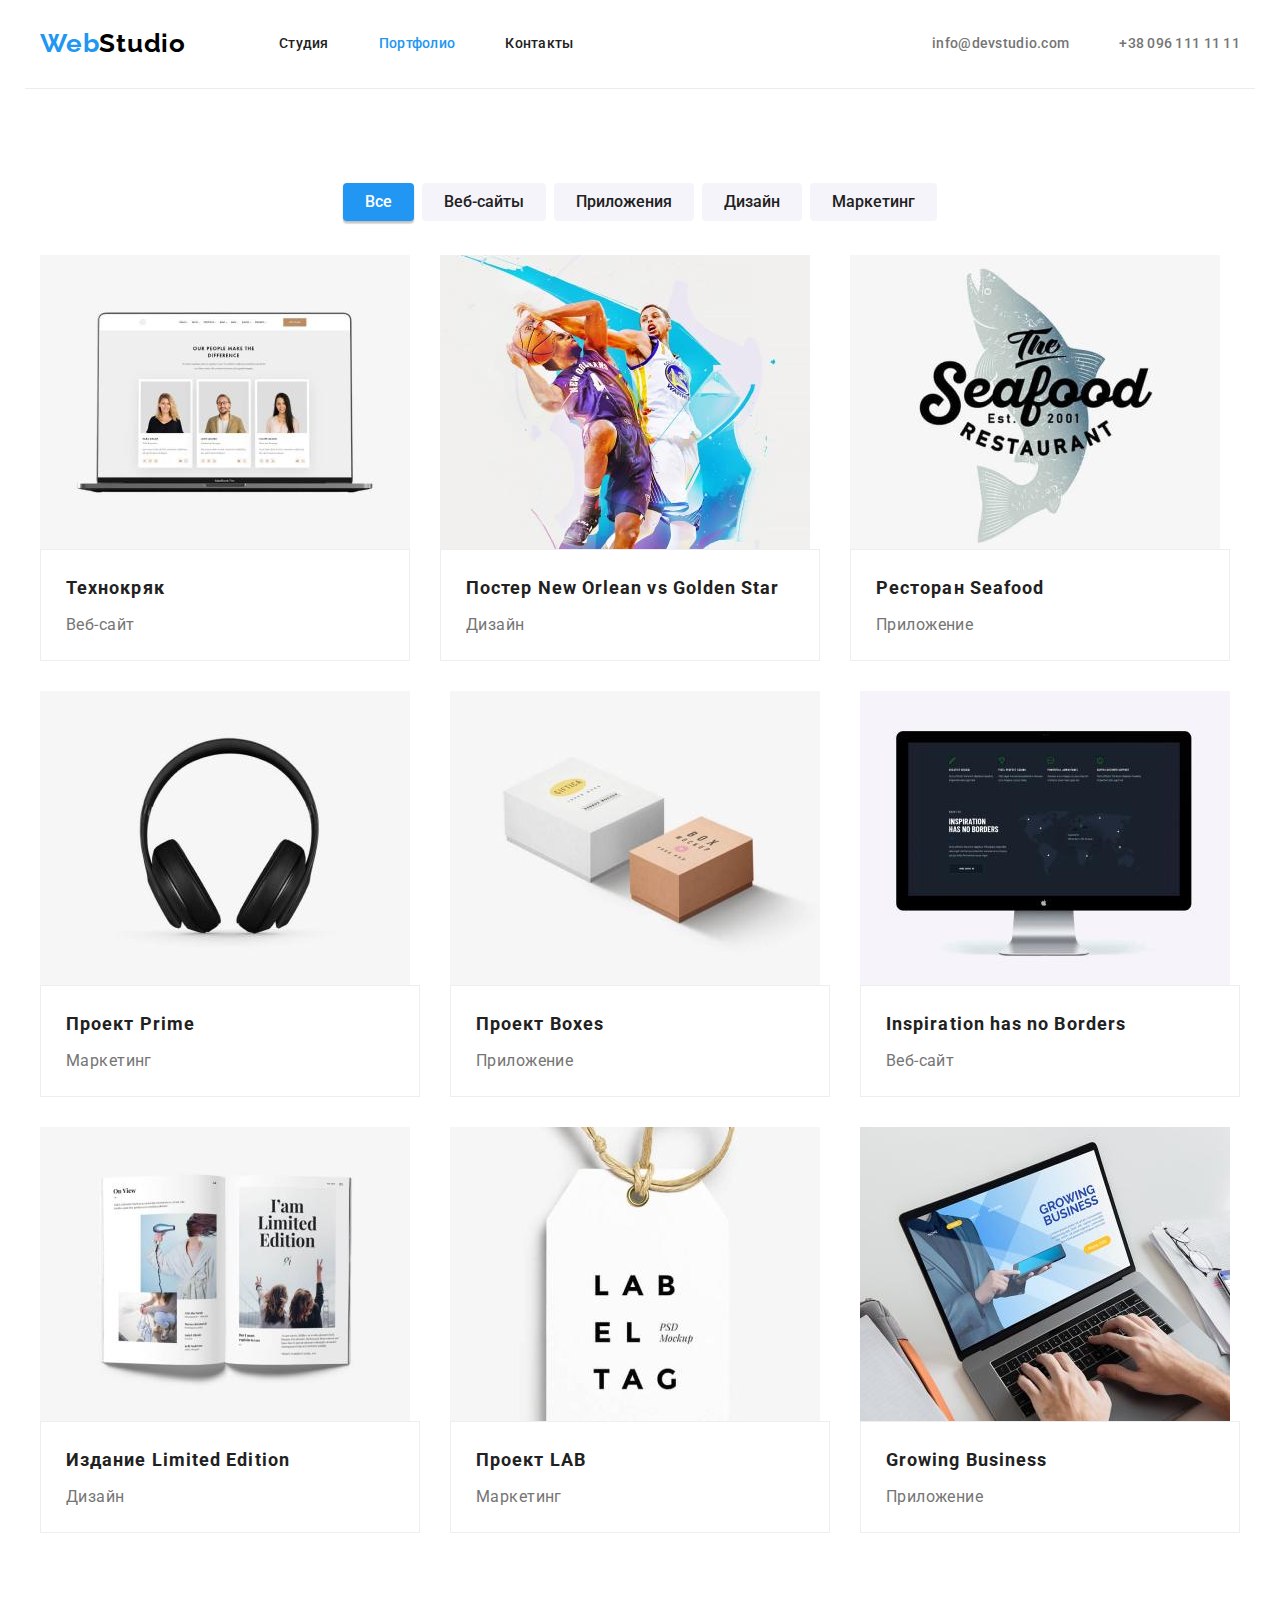
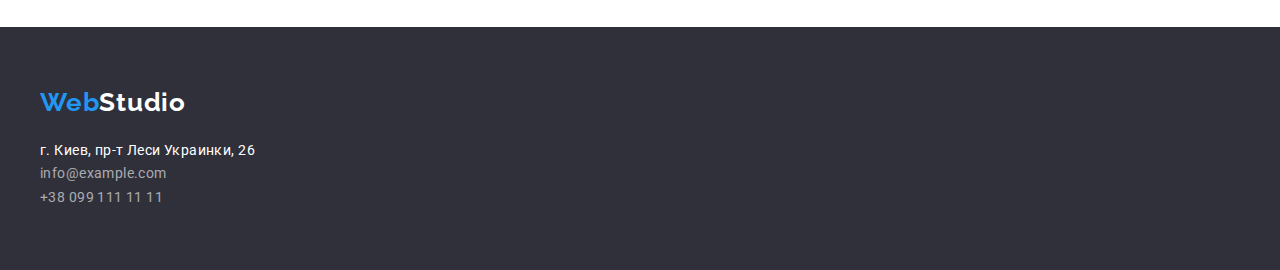
==== commit d5517a45: "дз 3 флекс" ====
--- a/portfolio.html
+++ b/portfolio.html
@@ -47,56 +47,56 @@
             </ul>
             <ul class="images-items list">
                 <div class="portfolio-card">
-                <li class="card-set"><img src="./images/techno.jpg" alt="технокряк" width="370" height="294">
+                <li class="card-set"><img src="./images/techno.jpg" alt="технокряк" width="370">
                     <div class="portfolio-bottom">
                     <h2 class="images-items-title">Технокряк</h2>
                     <p>Веб-сайт</p>
                 </div>
                 </li>
                 </div>
-                <li class="card-set"><img class="card" src="./images/poster.jpg" alt="постер баскетбол" width="370" height="294">
+                <li class="card-set"><img class="card" src="./images/poster.jpg" alt="постер баскетбол" width="370">
                 <div class="portfolio-bottom">
                     <h2 class="images-items-title">Постер New Orlean vs Golden Star</h2>
                     <p>Дизайн</p>
                     </div>
                 </li>
-                <li class="card-set"><img src="./images/restoran.jpg" alt="приложение ресторан" width="370" height="294">
+                <li class="card-set"><img src="./images/restoran.jpg" alt="приложение ресторан" width="370">
                     <div class="portfolio-bottom">
                     <h2 class="images-items-title">Ресторан Seafood</h2>
                     <p>Приложение</p>
                     </div>
                 </li>
-                <li class="card-set"><img src="./images/prime.jpg" alt="наушники" width="370" height="294">
+                <li class="card-set"><img src="./images/prime.jpg" alt="наушники" width="370">
                     <div class="portfolio-bottom">
                     <h2 class="images-items-title">Проект Prime</h2>
                     <p>Маркетинг</p>
                     </div>
                 </li>
-                <li class="card-set"><img src="./images/box.jpg" alt="коробка" width="370" height="294">
+                <li class="card-set"><img src="./images/box.jpg" alt="коробка" width="370">
                 <div class="portfolio-bottom">
                     <h2 class="images-items-title">Проект Boxes</h2>
                     <p>Приложение</p>
                     </div>
                 </li>
-                <li class="card-set"><img src="./images/insp.jpg" alt="вдохновение" width="370" height="294">
+                <li class="card-set"><img src="./images/insp.jpg" alt="вдохновение" width="370">
                     <div class="portfolio-bottom">
                     <h2 class="images-items-title">Inspiration has no Borders</h2>
                     <p>Веб-сайт</p>
                     </div>
                 </li>
-                <li class="card-set"><img src="./images/book.jpg" alt="издание" width="370" height="294">
+                <li class="card-set"><img src="./images/book.jpg" alt="издание" width="370">
                 <div class="portfolio-bottom">
                     <h2 class="images-items-title">Издание Limited Edition</h2>
                     <p>Дизайн</p>
                     </div>
                 </li>
-                <li class="card-set"><img src="./images/lab.jpg" alt="проект" width="370" height="294">
+                <li class="card-set"><img src="./images/lab.jpg" alt="проект" width="370">
                     <div class="portfolio-bottom">
                     <h2 class="images-items-title">Проект LAB</h2>
                     <p>Маркетинг</p>
                     </div>
                 </li>
-                <li class="card-set"><img src="./images/busines.jpg" alt="развитие бизнеса" width="370" height="294">
+                <li class="card-set"><img src="./images/busines.jpg" alt="развитие бизнеса" width="370">
                     <div class="portfolio-bottom">
                     <h2 class="images-items-title">Growing Business</h2>
                     <p>Приложение</p>
--- a/css/styles.css
+++ b/css/styles.css
@@ -6,6 +6,7 @@
   --secondary-bg-color: #f5f4fa;
   --bg-color: #2f303a;
   --text-white-color: #ffffff;
+  --card-set-marg: 30px;
 }
 
 body {
@@ -19,11 +20,10 @@
 }
 
 .container {
-  width: 1200px;
+  width: 1230px;
   padding-left: 15px;
   padding-right: 15px;
   margin: 0 auto;
-  outline: 4px solid red;
 }
 
 .section {
@@ -72,10 +72,24 @@
   text-align: center;
 }
 
+/* кнопки */
+.button {
+  display: flex;
+  border-radius: 4px;
+  margin-top: 0;
+  justify-content: center;
+
+  font-family: inherit;
+  font-size: 16px;
+  align-items: center;
+  cursor: pointer;
+}
+
 /* хедер */
 .header-container {
   display: flex;
   align-items: center;
+  border-bottom: 1px solid#ececec;
 }
 
 /* логотип */
@@ -137,9 +151,9 @@
 
 /* герой */
 .hero {
+  display: flex;
   background-color: var(--bg-color);
   text-align: center;
-  display: flex;
 }
 
 .hero-title {
@@ -152,13 +166,41 @@
 
   min-width: 696px;
   padding-top: 200px;
-  padding-left: 252px;
-  padding-bottom: 230px;
-  padding-right: 252px;
+  padding-left: 250px;
+  padding-right: 250px;
+  margin-bottom: 30px;
+}
+.primary {
+  background-color: var(--accent-color);
+  color: var(--text-white-color);
+  font-weight: 700;
+  line-height: 1.87;
+
+  padding: 10px 32px;
+  min-width: 200px;
   margin: 0 auto;
+  text-transform: uppercase;
+  letter-spacing: 0.06em;
+  border: 1px solid #000000;
+  filter: drop-shadow(0px 4px 4px rgba(0, 0, 0, 0.25));
+}
+
+.button .primary:hover,
+.button .primary:focus {
+  background-color: var(--accent-color);
+  color: var(--text-white-color);
 }
 
 /* функції */
+
+.feature-items {
+  display: flex;
+}
+
+.feature-content:not(:last-child) {
+  margin-right: var(--card-set-marg);
+  max-width: 270px;
+}
 
 .feature-items .title {
   color: var(--text-color);
@@ -171,29 +213,29 @@
 /* чим ми займаємося */
 
 .work {
+  display: flex;
   padding-top: 0;
-  display: flex;
-  margin-left: -30px;
-  margin-top: 30px;
+  margin-left: calc(-1 * var(--card-set-marg));
+  margin-top: calc(-1 * var(--card-set-marg));
 }
 .work-items {
-  flex-basis: calc(100% / 3 - 30px);
-  margin-left: 30px;
-  margin-top: 30px;
+  flex-basis: calc(100% / 3 - var(--card-set-marg));
+  margin-left: var(--card-set-marg);
+  margin-top: var(--card-set-marg);
 }
 
 /* команда */
 
 .team-items {
   display: flex;
-  margin-left: -30px;
-  margin-top: -30px;
+  margin-left: calc(-1 * var(--card-set-marg));
+  margin-top: calc(-1 * var(--card-set-marg));
 }
 
 .items-card {
-  flex-basis: calc(100% / 4 - 30px);
-  margin-left: 30px;
-  margin-top: 30px;
+  flex-basis: calc(100% / 4 - var(--card-set-marg));
+  margin-left: var(--card-set-marg);
+  margin-top: var(--card-set-marg);
   overflow: hidden;
 }
 
@@ -220,15 +262,17 @@
 }
 
 .card-bottom {
-  padding-top: 30px;
-  padding-bottom: 30px;
+  padding-top: var(--card-set-marg);
+  padding-bottom: var(--card-set-marg);
 }
 
 /* футер */
 .footer {
   background-color: var(--bg-color);
   line-height: 1.71;
+
   padding-top: 60px;
+  padding-bottom: 60px;
 }
 .footer-logo {
   margin-bottom: 20px;
@@ -236,11 +280,13 @@
 .footer-address {
   color: var(--text-white-color);
   text-decoration: none;
+  font-style: normal;
 }
 
 .footer-contacts {
   color: rgba(255, 255, 255, 0.6);
   text-decoration: none;
+  font-style: normal;
 }
 .footer-address:hover,
 .footer-address:focus {
@@ -250,39 +296,6 @@
 .footer-contacts:hover,
 .footer-contacts:focus {
   color: var(--accent-color);
-}
-
-/* портфоліо кнопки*/
-.button {
-  font-family: inherit;
-  font-size: 16px;
-  align-items: center;
-  display: flex;
-  border-radius: 4px;
-  cursor: pointer;
-  margin-top: 0;
-  justify-content: center;
-}
-.primary {
-  background-color: var(--accent-color);
-  color: var(--text-white-color);
-  font-weight: 700;
-  line-height: 1.87;
-
-  padding: 10px 32px;
-  min-width: 200px;
-  margin-bottom: 200px;
-  margin: 0 auto;
-  text-transform: uppercase;
-  letter-spacing: 0.06em;
-  border: 1px solid #000000;
-  filter: drop-shadow(0px 4px 4px rgba(0, 0, 0, 0.25));
-}
-
-.button .primary:hover,
-.button .primary:focus {
-  background-color: var(--accent-color);
-  color: var(--text-white-color);
 }
 
 /* фільтер портфоліо */
@@ -314,35 +327,35 @@
 .button .secondary.current {
   background-color: var(--accent-color);
   color: var(--text-white-color);
-  min-width: 73px;
+  max-width: 73px;
   box-shadow: 0px 3px 1px rgba(0, 0, 0, 0.1), 0px 1px 2px rgba(0, 0, 0, 0.08),
     0px 2px 2px rgba(0, 0, 0, 0.12);
 }
 .button .secondary .web {
-  min-width: 128px;
+  max-width: 128px;
 }
 .button .secondary .application {
-  min-width: 145px;
+  max-width: 145px;
 }
 
 .button .secondary .desing {
-  min-width: 103px;
+  max-width: 103px;
 }
 .button .secondary .marketing {
-  min-width: 130px;
+  max-width: 130px;
 }
 
 /* картинки портфоліо */
 
 .images-items {
+  display: flex;
+  flex-wrap: wrap;
+  margin-left: calc(-1 * var(--card-set-marg));
+  margin-top: calc(-1 * var(--card-set-marg));
+
   color: var(--basic-text-color);
   font-size: 16px;
   line-height: 1.87;
-
-  display: flex;
-  flex-wrap: wrap;
-  margin-left: -26px;
-  margin-top: -26px;
 }
 
 .images-items-title {
@@ -356,15 +369,14 @@
 }
 
 .card-set {
-  flex-basis: calc(100% / 3 - 26);
-  margin-left: 26px;
-  margin-top: 26px;
-
+  flex-basis: calc(100% / 3 - var(--card-set-marg));
+  margin-left: var(--card-set-marg);
+  margin-top: var(--card-set-marg);
+}
+
+.portfolio-bottom {
+  padding: 20px 25px 20px 25px;
   background: #ffffff;
   border: 1px solid #eeeeee;
   box-sizing: border-box;
 }
-
-.portfolio-bottom {
-  padding: 20px 25px 20px 25px;
-}
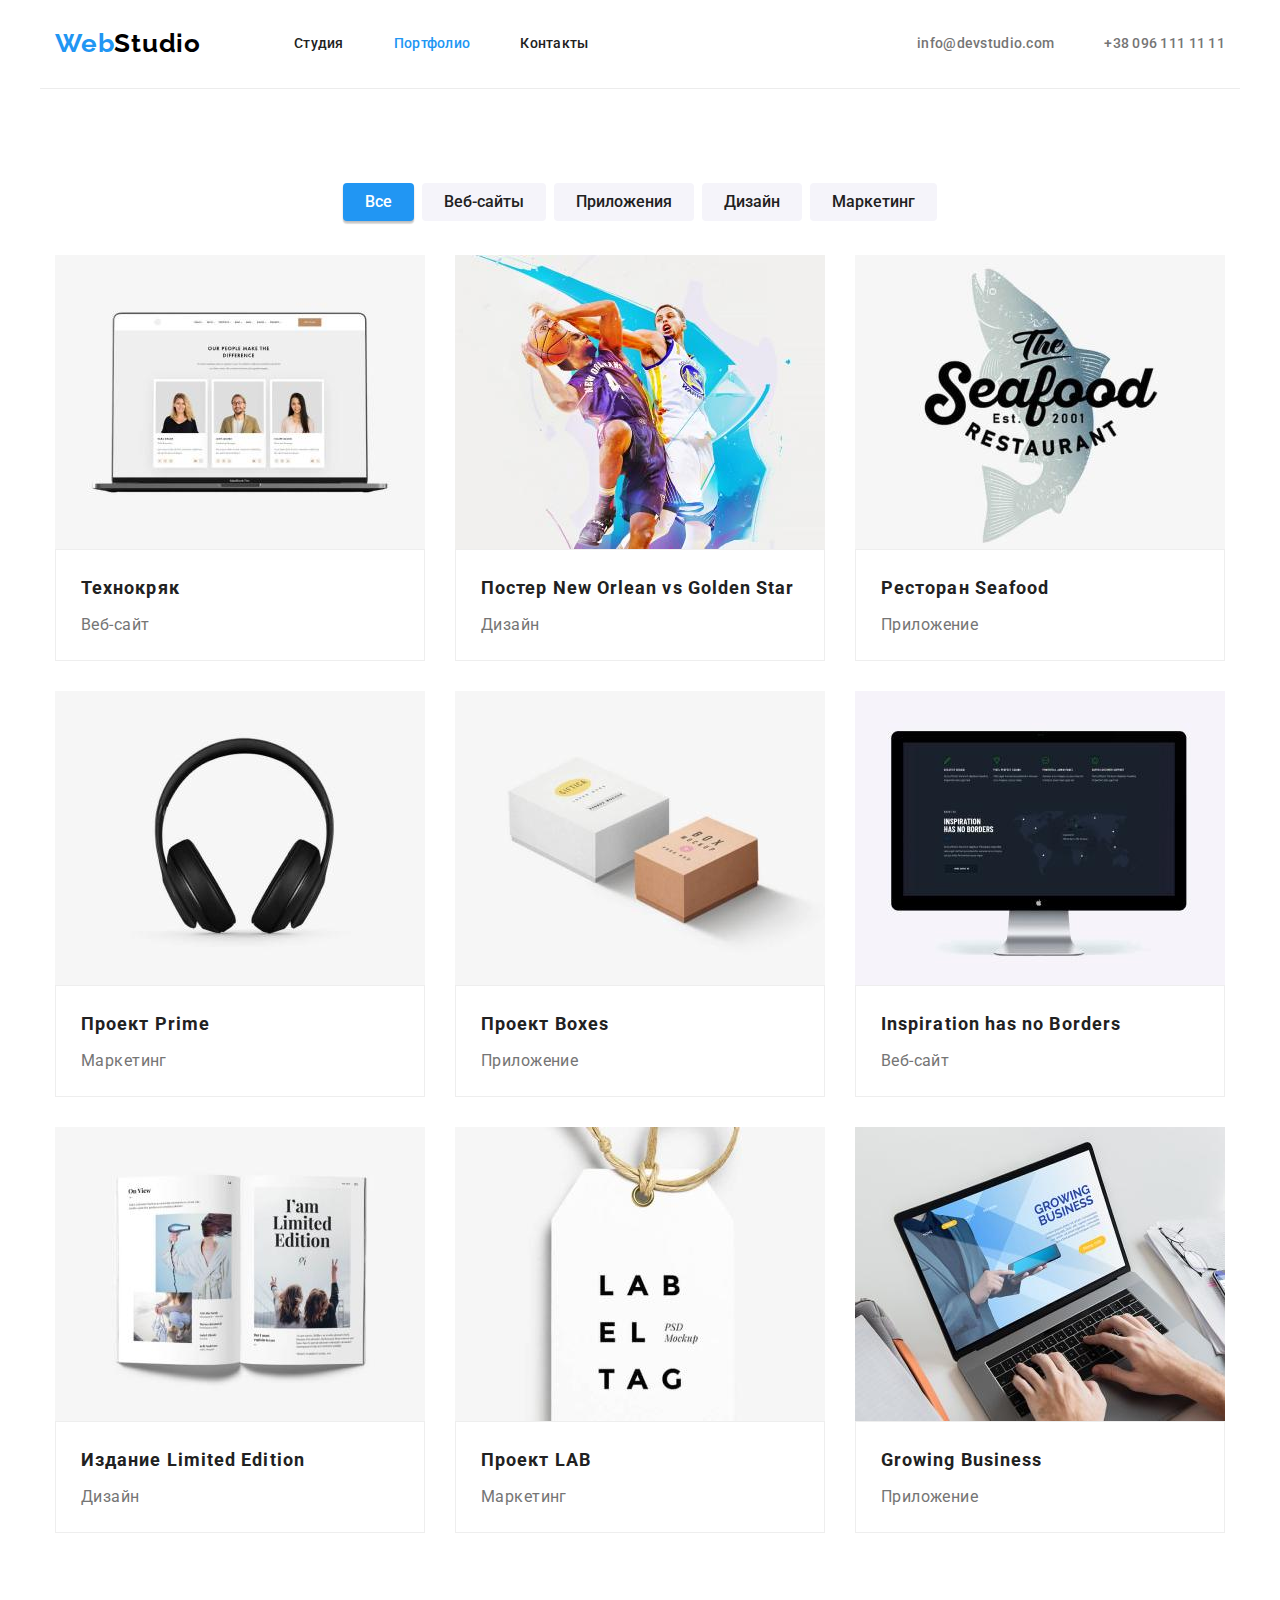
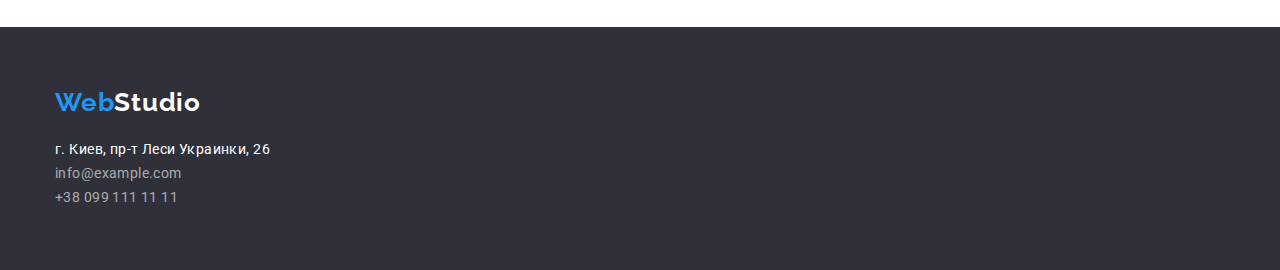
==== commit 7a400301: "дз 3 до здачі" ====
--- a/portfolio.html
+++ b/portfolio.html
@@ -54,7 +54,7 @@
                 </div>
                 </li>
                 </div>
-                <li class="card-set"><img class="card" src="./images/poster.jpg" alt="постер баскетбол" width="370">
+                <li class="card-set"><img src="./images/poster.jpg" alt="постер баскетбол" width="370">
                 <div class="portfolio-bottom">
                     <h2 class="images-items-title">Постер New Orlean vs Golden Star</h2>
                     <p>Дизайн</p>
--- a/css/styles.css
+++ b/css/styles.css
@@ -20,7 +20,7 @@
 }
 
 .container {
-  width: 1230px;
+  width: 1200px;
   padding-left: 15px;
   padding-right: 15px;
   margin: 0 auto;
@@ -36,6 +36,7 @@
   max-width: 100%;
   height: auto;
 }
+
 /* знімаємо маржини з заголовків і абзаців */
 h1,
 h2,
@@ -167,8 +168,8 @@
   min-width: 696px;
   padding-top: 200px;
   padding-left: 250px;
+  padding-bottom: 200px;
   padding-right: 250px;
-  margin-bottom: 30px;
 }
 .primary {
   background-color: var(--accent-color);
@@ -179,6 +180,7 @@
   padding: 10px 32px;
   min-width: 200px;
   margin: 0 auto;
+
   text-transform: uppercase;
   letter-spacing: 0.06em;
   border: 1px solid #000000;
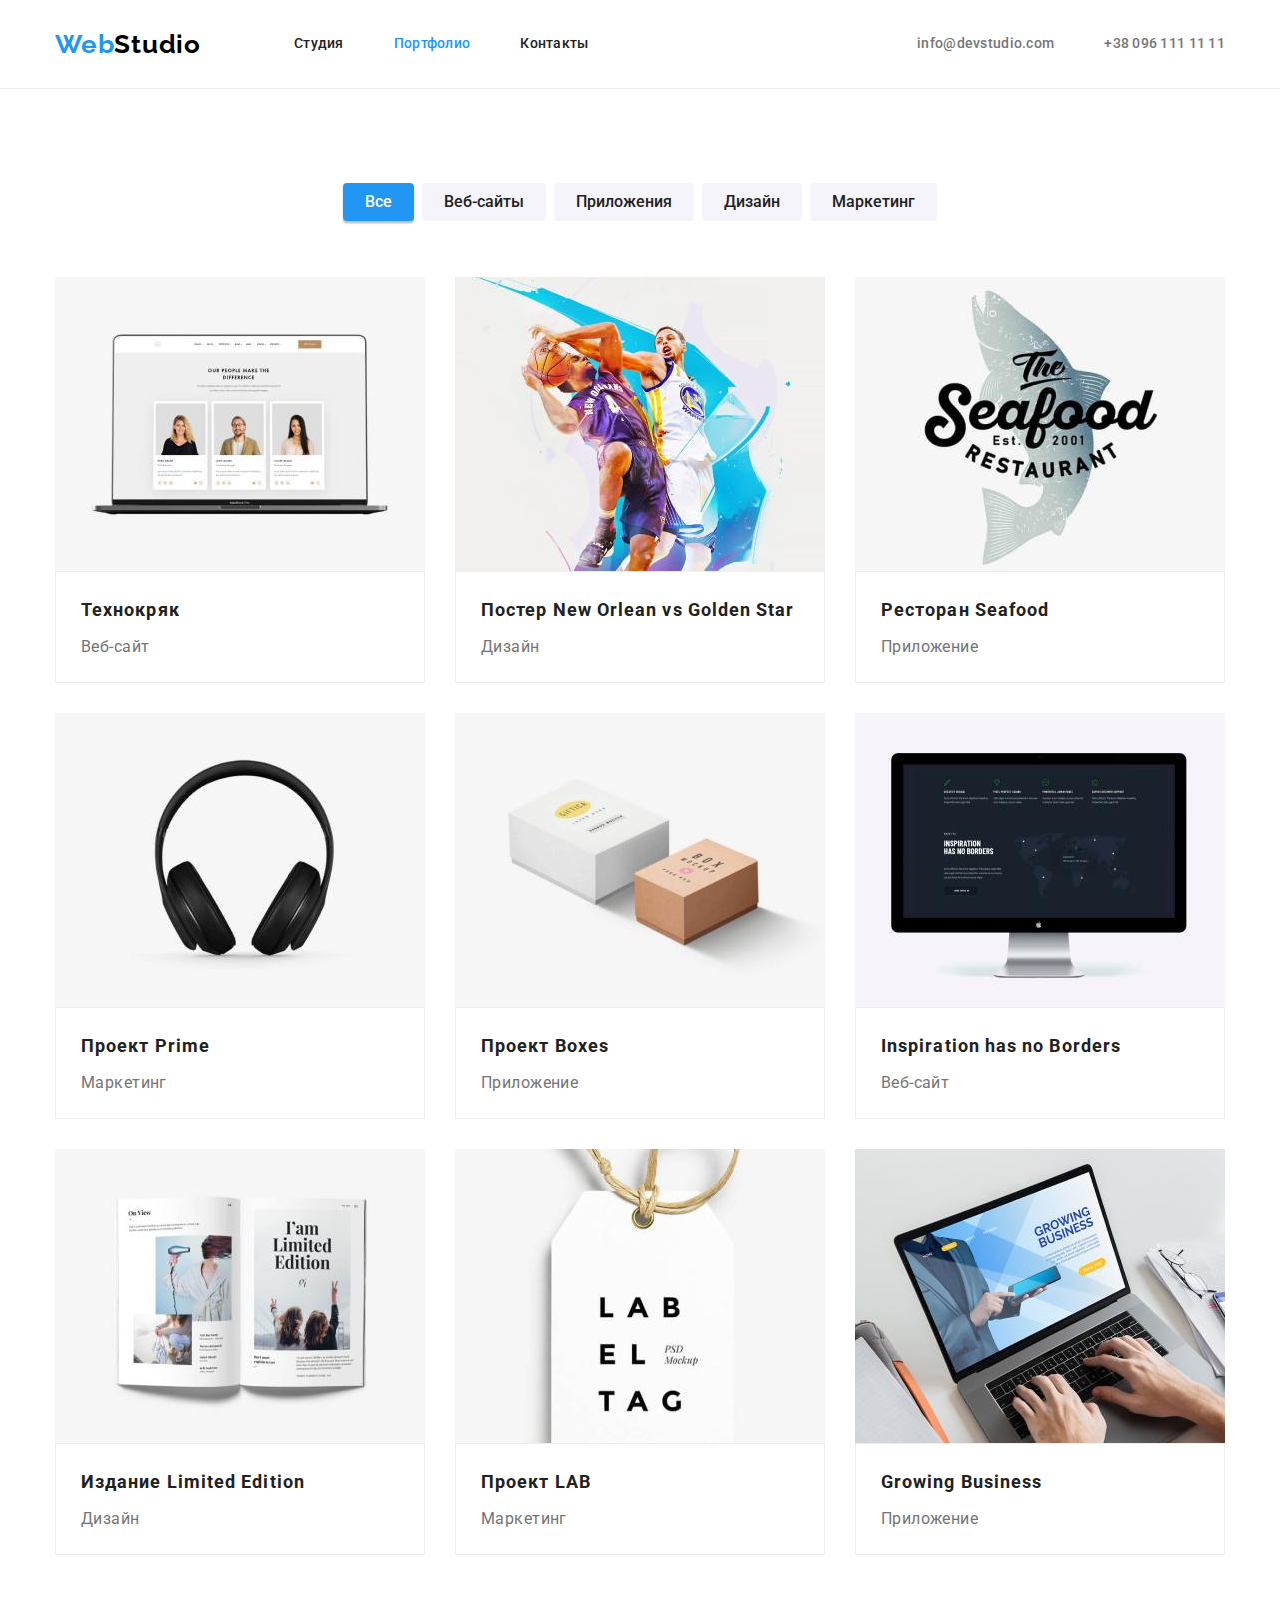
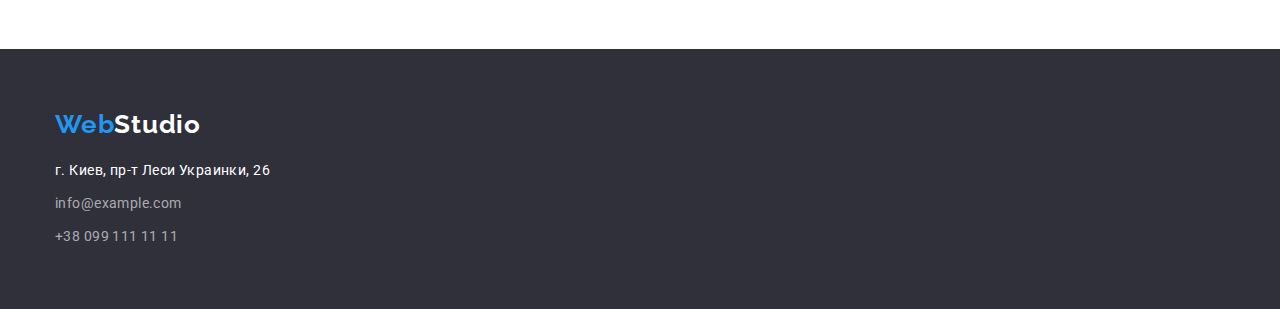
==== commit 26ca52e7: "перездача" ====
--- a/portfolio.html
+++ b/portfolio.html
@@ -21,13 +21,13 @@
     <div class="container header-container">
         <a href="" class="logo">Web<span class="logo-studio">Studio</span></a>
         <nav>
-            <ul class="site-nav list">
+            <ul class="site-nav">
                 <li class="header-item"><a href="./index.html" class="link">Студия</a></li>
                 <li class="header-item"><a href="./portfolio.html" class="link current">Портфолио</a></li>
                 <li class="header-item"><a href="" class="link">Контакты</a></li>
             </ul>
         </nav>
-        <ul class="auth-nav list">
+        <ul class="auth-nav">
             <li class="header-item"><a href="mailto:info@devstudio.com" class="link">info@devstudio.com</a></li>
             <li class="header-item"><a href="tel:+380961111111" class="link">+38 096 111 11 11</a></li>
         </ul>
@@ -38,22 +38,20 @@
         <section class="section">
             <div class="container">
             <h1 hidden>портфель работ</h1>
-            <ul class="button list">
+            <ul class="filter button">
                 <li class="filter-item"><button type="button" class="button secondary current">Все</button></li>
                 <li class="filter-item"><button type="button" class="button secondary web">Веб-сайты</button></li>
                 <li class="filter-item"><button type="button" class="button secondary application">Приложения</button></li>
                 <li class="filter-item"><button type="button" class="button secondary desing">Дизайн</button></li>
                 <li class="filter-item"><button type="button" class="button secondary marketing">Маркетинг</button></li>
             </ul>
-            <ul class="images-items list">
-                <div class="portfolio-card">
+            <ul class="images-items">
                 <li class="card-set"><img src="./images/techno.jpg" alt="технокряк" width="370">
                     <div class="portfolio-bottom">
                     <h2 class="images-items-title">Технокряк</h2>
                     <p>Веб-сайт</p>
                 </div>
                 </li>
-                </div>
                 <li class="card-set"><img src="./images/poster.jpg" alt="постер баскетбол" width="370">
                 <div class="portfolio-bottom">
                     <h2 class="images-items-title">Постер New Orlean vs Golden Star</h2>
@@ -109,16 +107,14 @@
     </main>
 
     <!--Підвал-->
-    <footer class="footer section">
+    <footer class="footer">
         <div class="container">
-            <div class="footer-logo">
-        <a href="" class="logo">Web<span class="logo-white">Studio</span></a>
-        </div>
+        <a href="" class="logo logo-bottom">Web<span class="logo-white logo-bottom">Studio</span></a>
         <address>
-            <ul class="list">
-                <li><a href="" class="footer-address">г. Киев, пр-т Леси Украинки, 26</a> </li>
-                <li><a href="mailto:info@example.com" class="footer-contacts">info@example.com</a></li>
-                <li><a href="tel:+380991111111" class="footer-contacts">+38 099 111 11 11</a></li>
+            <ul>
+                <li class="contact-item"><a href="" class="footer-address">г. Киев, пр-т Леси Украинки, 26</a> </li>
+                <li class="contact-item"><a href="mailto:info@example.com" class="footer-contacts">info@example.com</a></li>
+                <li class="contact-item"><a href="tel:+380991111111" class="footer-contacts">+38 099 111 11 11</a></li>
             </ul>
         </address>
         </div>
--- a/css/styles.css
+++ b/css/styles.css
@@ -47,7 +47,7 @@
 }
 
 /* обнуляція списку */
-.list {
+ul {
   list-style: none;
   padding: 0;
   margin: 0;
@@ -90,11 +90,14 @@
 .header-container {
   display: flex;
   align-items: center;
+}
+
+.page-header {
   border-bottom: 1px solid#ececec;
 }
-
 /* логотип */
 .logo {
+  display: block;
   color: var(--accent-color);
   text-decoration: none;
   font-family: Raleway, sans-serif;
@@ -103,27 +106,35 @@
   line-height: 1.19;
   letter-spacing: 0.03em;
   margin-right: 93px;
-  padding-top: 24px;
-  padding-bottom: 25px;
 }
 
 .logo-studio {
   color: #000000;
 }
+/* логотип футер */
 
 .logo-white {
   color: var(--text-white-color);
+}
+
+.logo-bottom {
+  margin-bottom: 20px;
+  margin-right: 0;
 }
 
 .header-item:not(:last-child) {
   margin-right: 50px;
 }
+
+.header-item {
+  padding-top: 32px;
+  padding-bottom: 32px;
+}
+
 /* навигація */
 .site-nav {
   display: flex;
   align-items: center;
-  padding-top: 32px;
-  padding-bottom: 32px;
 }
 
 .site-nav .link:hover,
@@ -138,8 +149,6 @@
   display: flex;
   margin-left: auto;
   align-items: center;
-  padding-top: 32px;
-  padding-bottom: 32px;
 }
 .auth-nav .link {
   color: var(--basic-text-color);
@@ -152,7 +161,8 @@
 
 /* герой */
 .hero {
-  display: flex;
+  padding-top: 200px;
+  padding-bottom: 200px;
   background-color: var(--bg-color);
   text-align: center;
 }
@@ -165,12 +175,11 @@
   letter-spacing: 0.06em;
   text-transform: uppercase;
 
-  min-width: 696px;
-  padding-top: 200px;
-  padding-left: 250px;
-  padding-bottom: 200px;
-  padding-right: 250px;
-}
+  max-width: 696px;
+  margin: 0 auto;
+  margin-bottom: 30px;
+}
+
 .primary {
   background-color: var(--accent-color);
   color: var(--text-white-color);
@@ -212,33 +221,40 @@
   text-transform: uppercase;
   margin-bottom: 10px;
 }
+.title-main {
+  visibility: hidden;
+}
 /* чим ми займаємося */
-
+.section-work {
+  padding-top: 0;
+}
 .work {
   display: flex;
-  padding-top: 0;
   margin-left: calc(-1 * var(--card-set-marg));
-  margin-top: calc(-1 * var(--card-set-marg));
 }
 .work-items {
   flex-basis: calc(100% / 3 - var(--card-set-marg));
   margin-left: var(--card-set-marg);
-  margin-top: var(--card-set-marg);
 }
 
 /* команда */
+.team {
+  background-color: var(--secondary-bg-color);
+}
 
 .team-items {
   display: flex;
   margin-left: calc(-1 * var(--card-set-marg));
-  margin-top: calc(-1 * var(--card-set-marg));
 }
 
 .items-card {
   flex-basis: calc(100% / 4 - var(--card-set-marg));
   margin-left: var(--card-set-marg);
-  margin-top: var(--card-set-marg);
   overflow: hidden;
+
+  box-shadow: 0px 1px 3px rgba(0, 0, 0, 0.12), 0px 1px 1px rgba(0, 0, 0, 0.14),
+    0px 2px 1px rgba(0, 0, 0, 0.2);
+  border-radius: 0px 0px 4px 4px;
 }
 
 .team-items .title {
@@ -257,12 +273,6 @@
   text-align: center;
 }
 
-.card-content {
-  box-shadow: 0px 1px 3px rgba(0, 0, 0, 0.12), 0px 1px 1px rgba(0, 0, 0, 0.14),
-    0px 2px 1px rgba(0, 0, 0, 0.2);
-  border-radius: 0px 0px 4px 4px;
-}
-
 .card-bottom {
   padding-top: var(--card-set-marg);
   padding-bottom: var(--card-set-marg);
@@ -276,9 +286,10 @@
   padding-top: 60px;
   padding-bottom: 60px;
 }
-.footer-logo {
-  margin-bottom: 20px;
-}
+.contact-item:not(:last-child) {
+  margin-bottom: 9px;
+}
+
 .footer-address {
   color: var(--text-white-color);
   text-decoration: none;
@@ -290,6 +301,7 @@
   text-decoration: none;
   font-style: normal;
 }
+
 .footer-address:hover,
 .footer-address:focus {
   color: var(--accent-color);
@@ -306,8 +318,8 @@
   margin-right: 8px;
 }
 
-.filter-item {
-  margin-bottom: 34px;
+.filter {
+  margin-bottom: 56px;
 }
 
 .secondary {
@@ -324,6 +336,8 @@
 .button .secondary:focus {
   background-color: var(--accent-color);
   color: var(--text-white-color);
+  box-shadow: 0px 3px 1px rgba(0, 0, 0, 0.1), 0px 1px 2px rgba(0, 0, 0, 0.08),
+    0px 2px 2px rgba(0, 0, 0, 0.12);
 }
 
 .button .secondary.current {
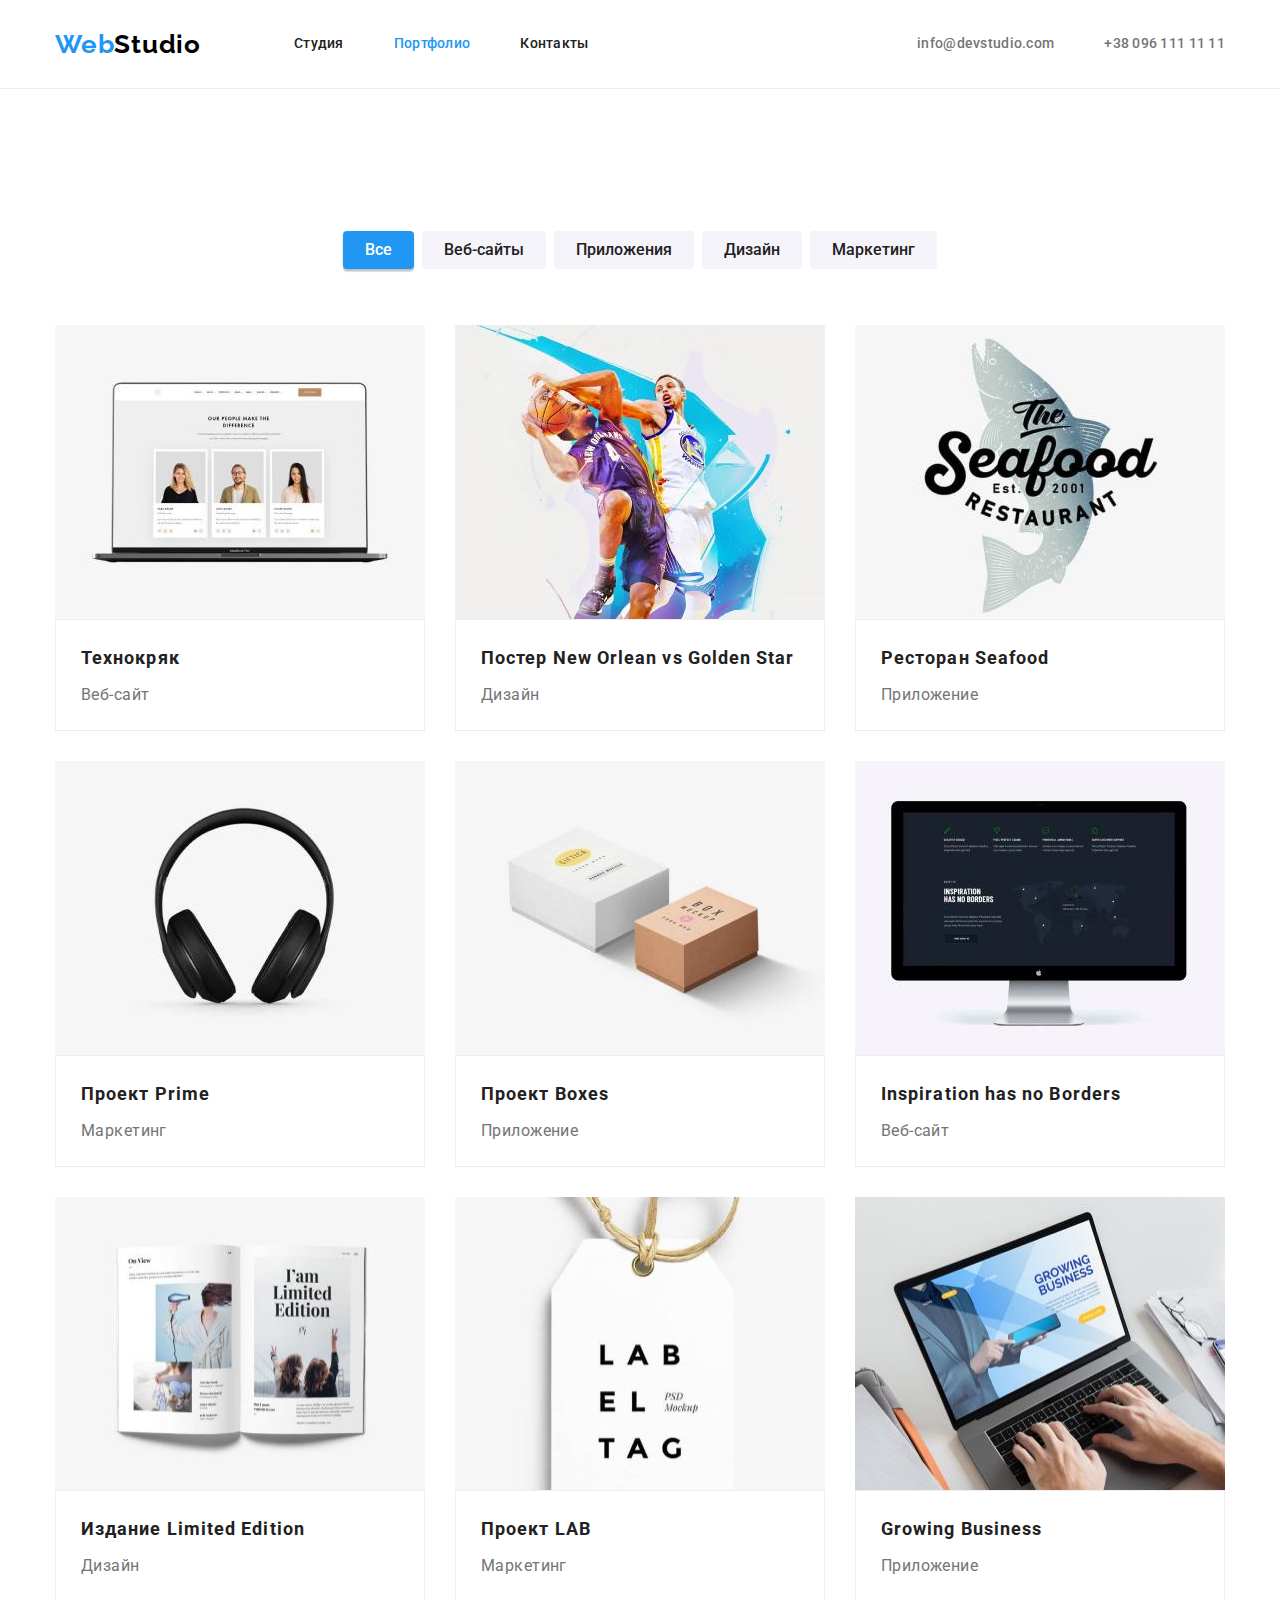
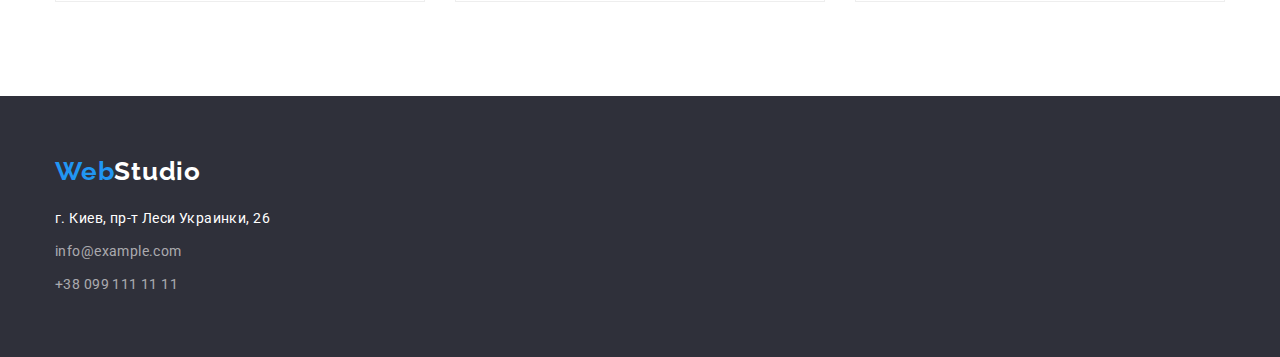
==== commit ceafe752: "перездача" ====
--- a/portfolio.html
+++ b/portfolio.html
@@ -37,7 +37,7 @@
         <!-- картинки робіт -->
         <section class="section">
             <div class="container">
-            <h1 hidden>портфель работ</h1>
+            <h1 class="title-main ">портфель работ</h1>
             <ul class="filter button">
                 <li class="filter-item"><button type="button" class="button secondary current">Все</button></li>
                 <li class="filter-item"><button type="button" class="button secondary web">Веб-сайты</button></li>
--- a/css/styles.css
+++ b/css/styles.css
@@ -51,6 +51,7 @@
   list-style: none;
   padding: 0;
   margin: 0;
+  marker: none;
 }
 
 /* ссилки */
@@ -71,6 +72,10 @@
   line-height: 1.17;
   margin-bottom: 50px;
   text-align: center;
+}
+
+.title-main {
+  visibility: hidden;
 }
 
 /* кнопки */
@@ -221,9 +226,7 @@
   text-transform: uppercase;
   margin-bottom: 10px;
 }
-.title-main {
-  visibility: hidden;
-}
+
 /* чим ми займаємося */
 .section-work {
   padding-top: 0;
